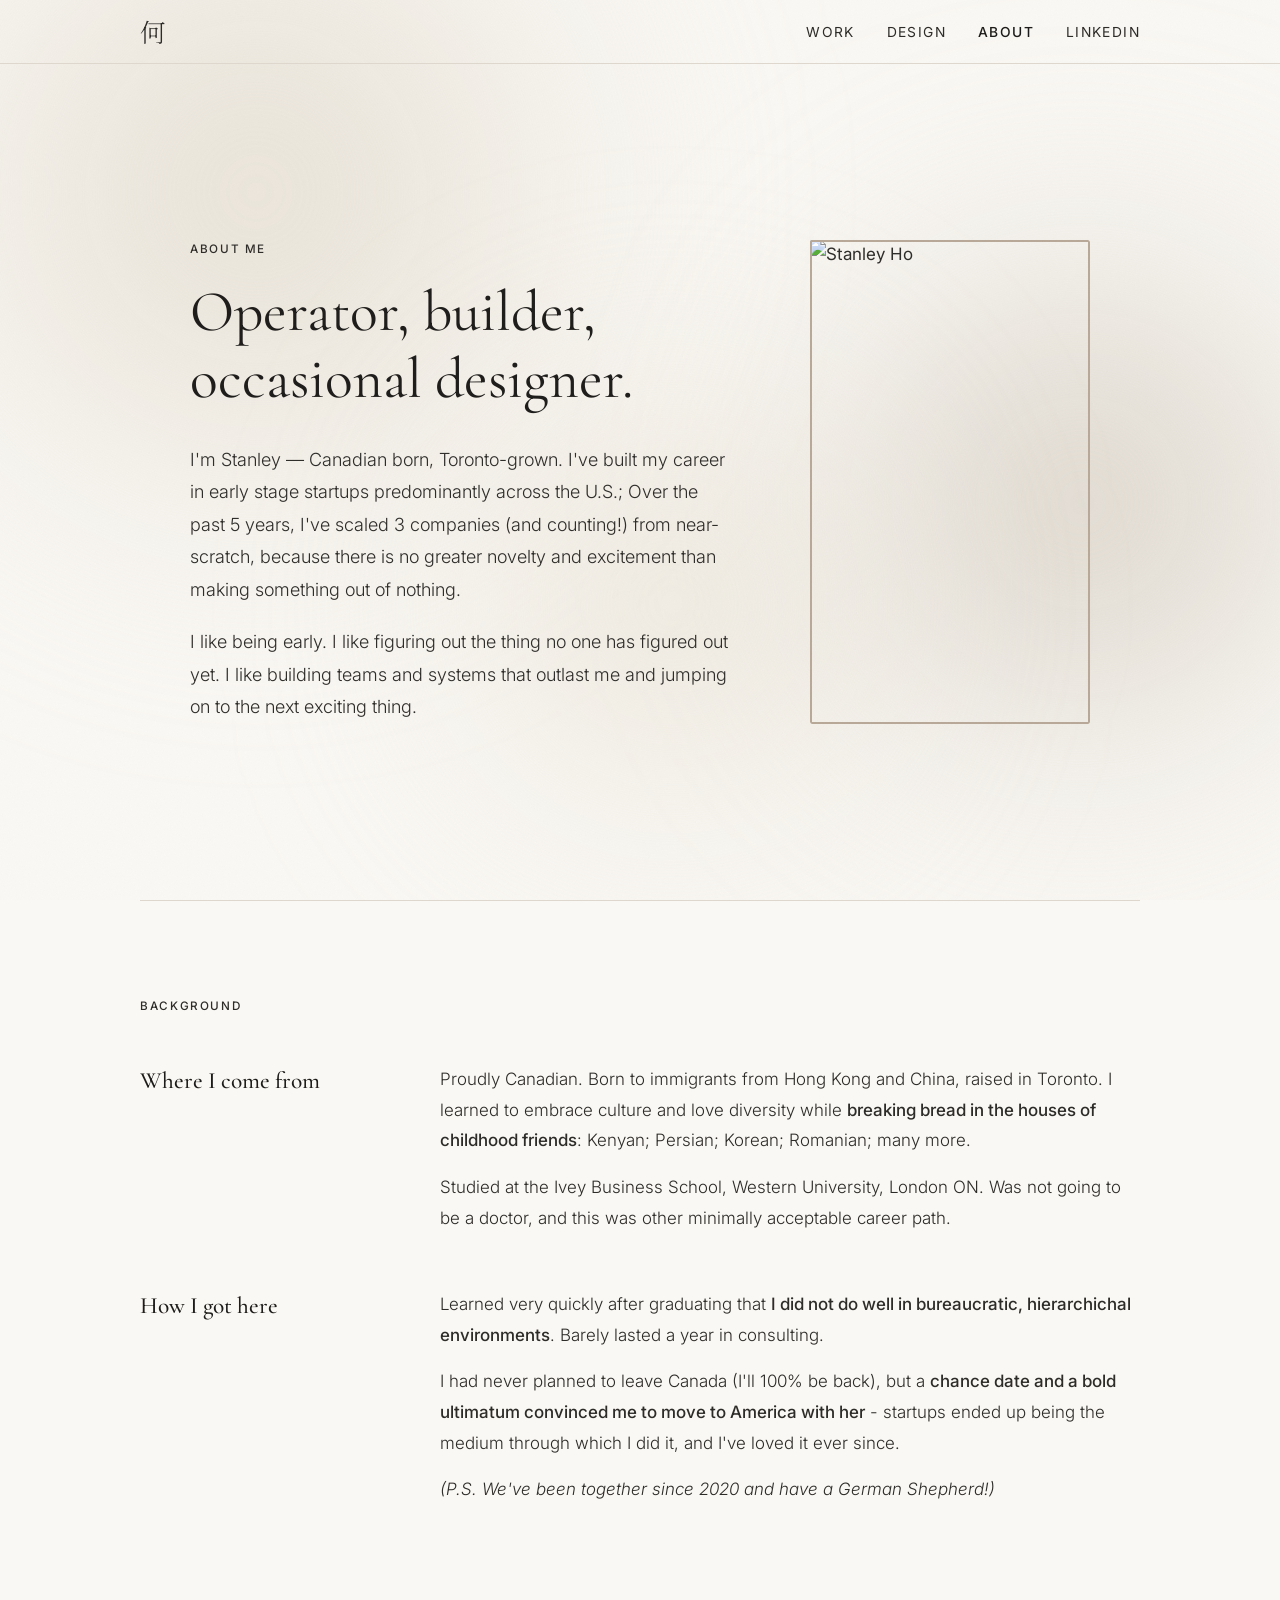
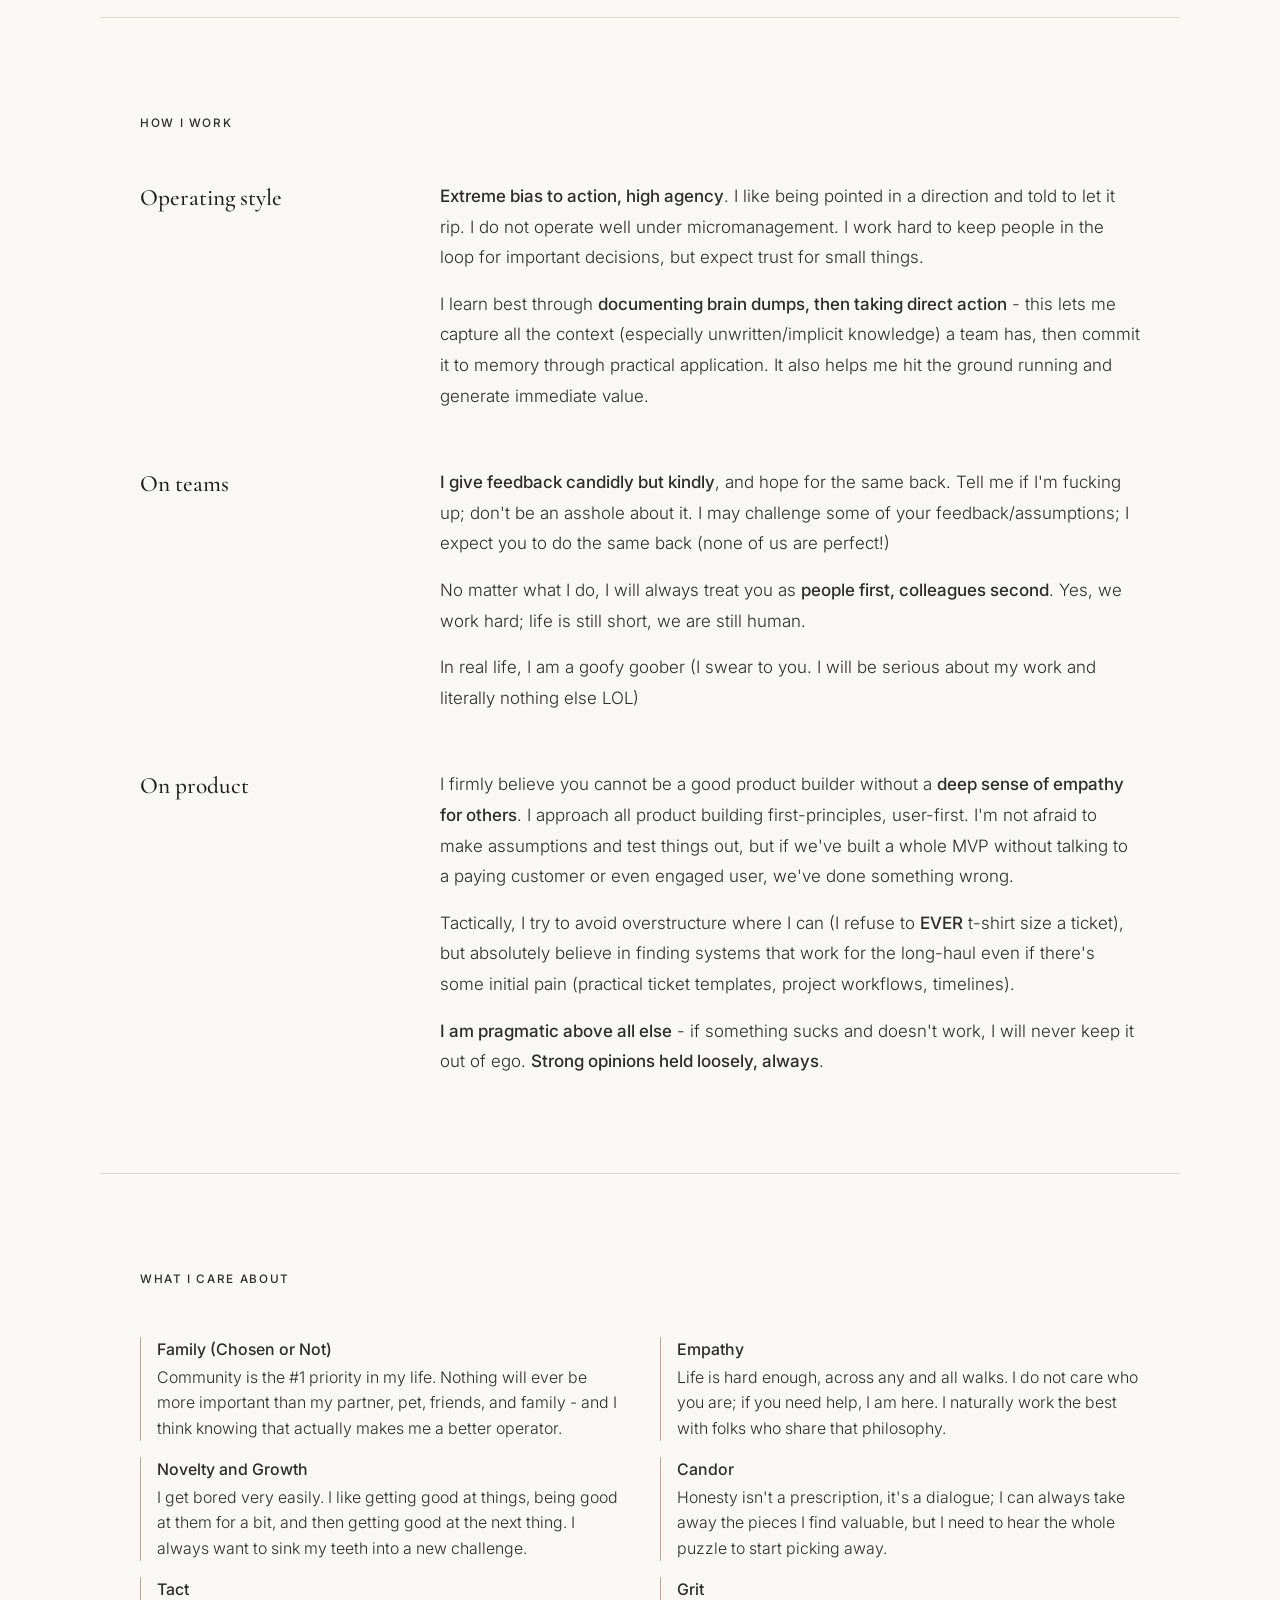
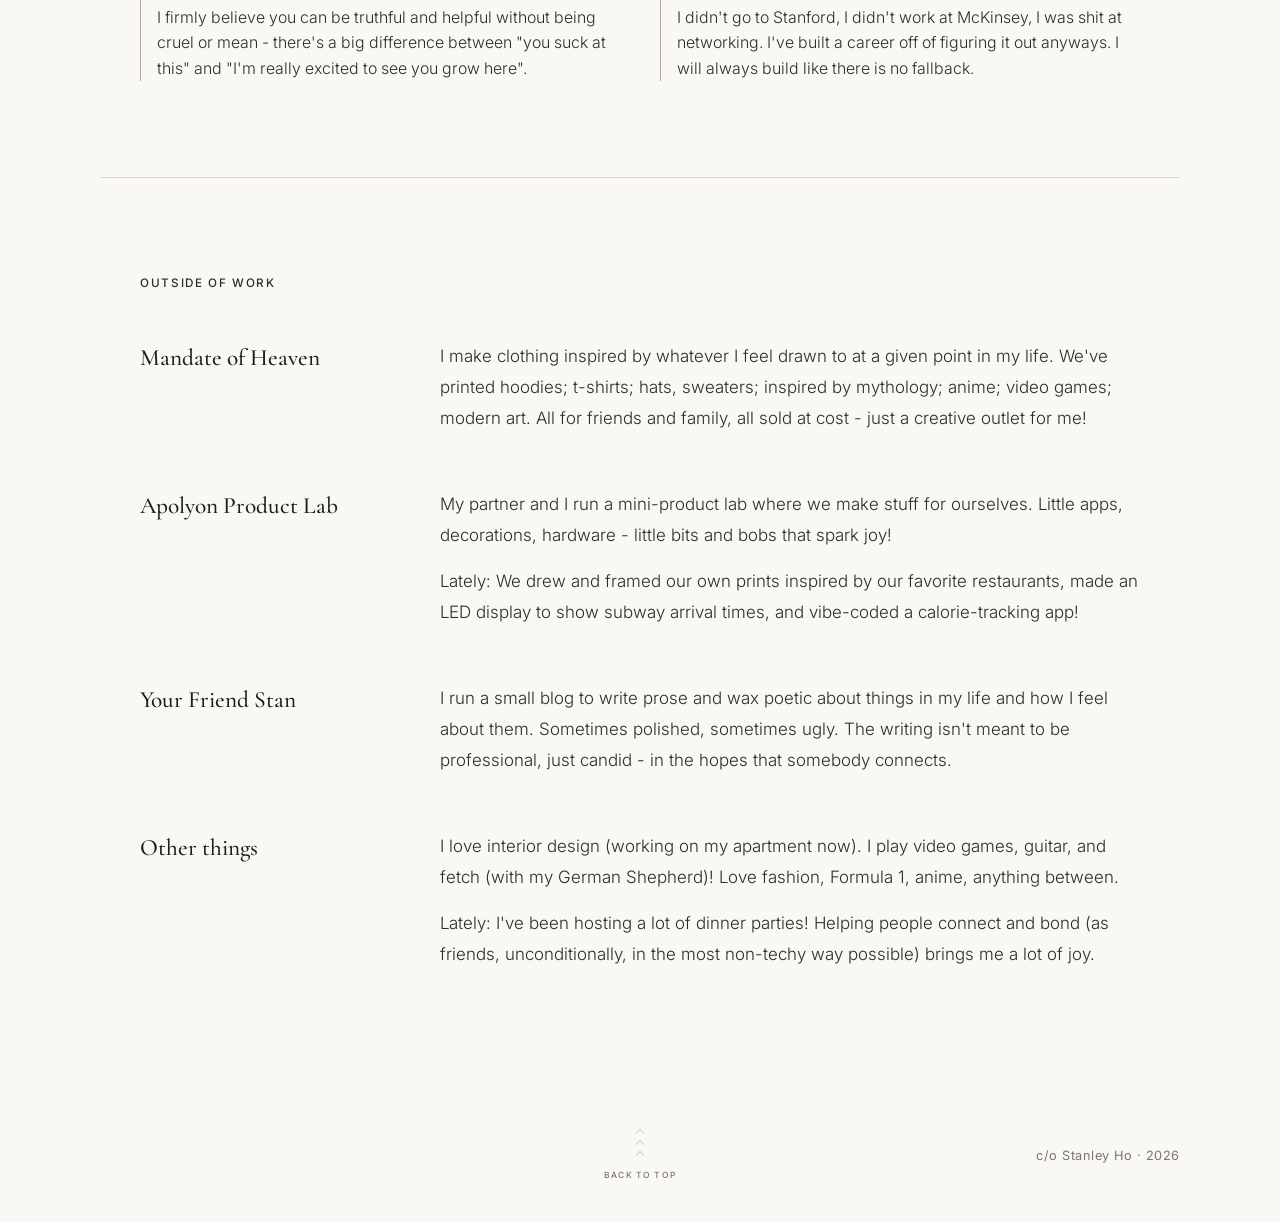
==== about.html @ 15a03398 "About Page Added an About page!" ====
<!DOCTYPE html>
<html lang="en">
<head>
  <!-- Google Analytics -->
  <script async src="https://www.googletagmanager.com/gtag/js?id=UA-158662780-1"></script>
  <script>
    window.dataLayer = window.dataLayer || [];
    function gtag(){dataLayer.push(arguments);}
    gtag('js', new Date());
    gtag('config', 'UA-158662780-1');
  </script>

  <meta charset="utf-8">
  <title>About — Stanley Ho</title>
  <meta name="viewport" content="width=device-width, initial-scale=1">
  <meta name="description" content="About Stanley Ho — Early Stage Startup & Product Operator">
  <link rel="icon" href="assets/img/logo/favicon-1.png">

  <!-- Open Graph -->
  <meta property="og:title" content="About — Stanley Ho">
  <meta property="og:description" content="Early Stage Startup & Product Operator">
  <meta property="og:image" content="https://stanleyho.me/assets/img/og-image.png">
  <meta property="og:url" content="https://stanleyho.me/about.html">
  <meta property="og:type" content="website">
  <meta name="twitter:card" content="summary_large_image">
  <meta name="twitter:image" content="https://stanleyho.me/assets/img/og-image.png">

  <!-- Fonts -->
  <link rel="preconnect" href="https://fonts.googleapis.com">
  <link rel="preconnect" href="https://fonts.gstatic.com" crossorigin>
  <link href="https://fonts.googleapis.com/css2?family=Cormorant+Garamond:wght@300;400;500;600&family=Inter:wght@300;400;500&family=Noto+Serif+SC:wght@300&display=swap" rel="stylesheet">

  <!-- Icons -->
  <link rel="stylesheet" href="assets/css/themify-icons.css">

  <!-- Main styles -->
  <link rel="stylesheet" href="assets/css/style.css">

  <style>
    /* ── About page layout ── */
    .about-hero {
      min-height: 100vh;
      display: flex;
      align-items: center;
      padding-top: var(--nav-h);
    }

    .about-hero .section-inner {
      max-width: var(--max-w);
      margin: 0 auto;
      padding: 80px 40px 80px;
      display: grid;
      grid-template-columns: 1fr 280px;
      column-gap: 80px;
      align-items: stretch;
    }

    .about-intro-eyebrow {
      font-family: var(--font-sans);
      font-size: 0.6875rem;
      font-weight: 500;
      letter-spacing: 0.14em;
      text-transform: uppercase;
      color: var(--text);
      margin-bottom: 20px;
    }

    .about-intro-heading {
      font-family: var(--font-serif);
      font-size: clamp(2.4rem, 4.5vw, 3.5rem);
      font-weight: 400;
      line-height: 1.15;
      color: var(--dark);
      margin-bottom: 32px;
    }

    .about-intro-body {
      font-family: var(--font-sans);
      font-size: 1.0625rem;
      font-weight: 300;
      line-height: 1.8;
      color: var(--text);
      max-width: 540px;
    }

    .about-intro-body p + p {
      margin-top: 20px;
    }

    .about-photo {
      position: relative;
      border-radius: 2px;
      overflow: hidden;
    }

    .about-photo img {
      width: 100%;
      height: 100%;
      object-fit: cover;
      object-position: center top;
      display: block;
    }

    .about-photo::after {
      content: '';
      position: absolute;
      inset: 0;
      border: 2px solid var(--accent);
      border-radius: 2px;
      z-index: 1;
      pointer-events: none;
    }

    /* ── Content sections ── */
    .about-section {
      padding: 96px 40px;
      max-width: var(--max-w);
      margin: 0 auto;
    }

    .about-section + .about-section {
      border-top: 1px solid var(--border);
    }

    .about-section-label {
      font-family: var(--font-sans);
      font-size: 0.6875rem;
      font-weight: 500;
      letter-spacing: 0.14em;
      text-transform: uppercase;
      color: var(--text);
      margin-bottom: 48px;
    }

    .about-grid {
      display: grid;
      grid-template-columns: 220px 1fr;
      column-gap: 80px;
      row-gap: 56px;
    }

    .about-block-title {
      font-family: var(--font-serif);
      font-size: 1.375rem;
      font-weight: 500;
      color: var(--dark);
      line-height: 1.3;
      padding-top: 2px;
    }

    .about-block-body {
      font-family: var(--font-sans);
      font-size: 1rem;
      font-weight: 300;
      line-height: 1.8;
      color: var(--text);
    }

    .about-block-body p + p {
      margin-top: 16px;
    }

    .about-block-body strong {
      font-weight: 500;
      color: var(--text);
    }

    /* ── Values list ── */
    .values-list {
      list-style: none;
      display: grid;
      grid-template-columns: repeat(2, 1fr);
      gap: 16px 40px;
    }

    .values-list li {
      font-family: var(--font-sans);
      font-size: 0.9375rem;
      font-weight: 300;
      color: var(--text);
      line-height: 1.6;
      padding-left: 16px;
      border-left: 1px solid var(--accent);
    }

    .values-list li strong {
      display: block;
      font-weight: 500;
      color: var(--text);
      margin-bottom: 2px;
    }

    /* ── Mobile ── */
    @media (max-width: 768px) {
      .about-hero .section-inner {
        grid-template-columns: 1fr;
        row-gap: 48px;
        padding: 60px 24px 60px;
      }

      .about-photo {
        max-width: 240px;
        aspect-ratio: 1/1;
      }

      .about-grid {
        grid-template-columns: 1fr;
        row-gap: 40px;
      }

      .about-section {
        padding: 64px 24px;
      }

      .values-list {
        grid-template-columns: 1fr;
      }
    }
  </style>
</head>

<body>

  <!-- Ambient background -->
  <div class="bg-canvas" aria-hidden="true">
    <div class="bg-blob"></div>
    <div class="bg-blob"></div>
    <div class="bg-blob"></div>
  </div>

  <!-- Nav -->
  <nav id="main-nav">
    <div class="nav-inner">
      <a href="index.html" class="nav-logo">何</a>
      <button class="nav-toggle" id="navToggle" aria-label="Toggle menu">
        <span></span><span></span><span></span>
      </button>
      <ul class="nav-links" id="navLinks">
        <li><a href="index.html#operator">Work</a></li>
        <li><a href="index.html#design">Design</a></li>
        <li><a href="about.html" class="nav-active">About</a></li>
        <li><a href="https://www.linkedin.com/in/stanleyyenho/" target="_blank" rel="noopener">LinkedIn</a></li>
      </ul>
    </div>
  </nav>

  <!-- ── Hero intro ── -->
  <section class="about-hero">
    <div class="section-inner">
      <div>
        <p class="about-intro-eyebrow">About me</p>
        <h1 class="about-intro-heading">Operator, builder,<br>occasional designer.</h1>
        <div class="about-intro-body">
          <p>I'm Stanley — Canadian born, Toronto-grown. I've built my career in early stage startups predominantly across the U.S.; Over the past 5 years, I've scaled 3 companies (and counting!) from near-scratch, because there is no greater novelty and excitement than making something out of nothing.</p>
          <p>I like being early. I like figuring out the thing no one has figured out yet. I like building teams and systems that outlast me and jumping on to the next exciting thing.</p>
        </div>
      </div>
      <div class="about-photo">
        <img src="assets/img/about/about.jpg" alt="Stanley Ho">
      </div>
    </div>
  </section>

  <div style="max-width:var(--max-w);margin:0 auto;padding:0 40px;">
    <div style="border-top:1px solid var(--border);"></div>
  </div>

  <!-- ── Background ── -->
  <div class="about-section">
    <p class="about-section-label">Background</p>
    <div class="about-grid">

      <div class="about-block-title">Where I come from</div>
      <div class="about-block-body">
        <p>Proudly Canadian. Born to immigrants from Hong Kong and China, raised in Toronto. I learned to embrace culture and love diversity while <strong>breaking bread in the houses of childhood friends</strong>: Kenyan; Persian; Korean; Romanian; many more.</p>
        <p>Studied at the Ivey Business School, Western University, London ON. Was not going to be a doctor, and this was other minimally acceptable career path.</p>
      </div>

      <div class="about-block-title">How I got here</div>
      <div class="about-block-body">
        <p>Learned very quickly after graduating that <strong>I did not do well in bureaucratic, hierarchichal environments</strong>. Barely lasted a year in consulting. 
          <p> I had never planned to leave Canada (I'll 100% be back), but a <strong>chance date and a bold ultimatum convinced me to move to America with her</strong> - startups ended up being the medium through which I did it, and I've loved it ever since.</p>
          <p> <i>(P.S. We've been together since 2020 and have a German Shepherd!)</i></p>
        </p>
      </div>

    </div>
  </div>

  <!-- ── How I work ── -->
  <div class="about-section">
    <p class="about-section-label">How I work</p>
    <div class="about-grid">

      <div class="about-block-title">Operating style</div>
      <div class="about-block-body">
        <p><strong>Extreme bias to action, high agency</strong>. I like being pointed in a direction and told to let it rip. I do not operate well under micromanagement. I work hard to keep people in the loop for important decisions, but expect trust for small things.</p>
        <p>I learn best through <strong>documenting brain dumps, then taking direct action</strong> - this lets me capture all the context (especially unwritten/implicit knowledge) a team has, then commit it to memory through practical application. It also helps me hit the ground running and generate immediate value.</p>
      </div>

      <div class="about-block-title">On teams</div>
      <div class="about-block-body">
        <p><strong>I give feedback candidly but kindly</strong>, and hope for the same back. Tell me if I'm fucking up; don't be an asshole about it. I may challenge some of your feedback/assumptions; I expect you to do the same back (none of us are perfect!)
        <p>No matter what I do, I will always treat you as <strong>people first, colleagues second</strong>. Yes, we work hard; life is still short, we are still human.</p>
        <p>In real life, I am a goofy goober (I swear to you. I will be serious about my work and literally nothing else LOL)</p>
      </div>

      <div class="about-block-title">On product</div>
      <div class="about-block-body">
        <p>I firmly believe you cannot be a good product builder without a <strong>deep sense of empathy for others</strong>. I approach all product building first-principles, user-first. I'm not afraid to make assumptions and test things out, but if we've built a whole MVP without talking to a paying customer or even engaged user, we've done something wrong.</p>
        <p>Tactically,  I try to avoid overstructure where I can (I refuse to <strong>EVER</strong> t-shirt size a ticket), but absolutely believe in finding systems that work for the long-haul even if there's some initial pain (practical ticket templates, project workflows, timelines).</p>
        <p><strong>I am pragmatic above all else</strong> - if something sucks and doesn't work, I will never keep it out of ego. <strong>Strong opinions held loosely, always</strong>.</p>
      </div>

    </div>
  </div>

  <!-- ── Values ── -->
  <div class="about-section">
    <p class="about-section-label">What I care about</p>
    <ul class="values-list">
      <li>
        <strong>Family (Chosen or Not)</strong>
        Community is the #1 priority in my life. Nothing will ever be more important than my partner, pet, friends, and family - and I think knowing that actually makes me a better operator.
      </li>
      <li>
        <strong>Empathy</strong>
        Life is hard enough, across any and all walks. I do not care who you are; if you need help, I am here. I naturally work the best with folks who share that philosophy. 
      </li>
      <li>
        <strong>Novelty and Growth</strong>
        I get bored very easily. I like getting good at things, being good at them for a bit, and then getting good at the next thing. I always want to sink my teeth into a new challenge.
      </li>
      <li>
        <strong>Candor</strong>
        Honesty isn't a prescription, it's a dialogue; I can always take away the pieces I find valuable, but I need to hear the whole puzzle to start picking away.
      </li>
      <li>
        <strong>Tact</strong>
         I firmly believe you can be truthful and helpful without being cruel or mean - there's a big difference between "you suck at this" and "I'm really excited to see you grow here".
      </li>
      <li>
        <strong>Grit</strong>
        I didn't go to Stanford, I didn't work at McKinsey, I was shit at networking. I've built a career off of figuring it out anyways. I will always build like there is no fallback.
      </li>
    </ul>
  </div>

  <!-- ── Outside work ── -->
  <div class="about-section" style="padding-bottom:120px;">
    <p class="about-section-label">Outside of work</p>
    <div class="about-grid">

      <div class="about-block-title">Mandate of Heaven</div>
      <div class="about-block-body">
        <p>I make clothing inspired by whatever I feel drawn to at a given point in my life. We've printed hoodies; t-shirts; hats, sweaters; inspired by mythology; anime; video games; modern art. All for friends and family, all sold at cost - just a creative outlet for me!</p>
      </div>
        <div class="about-block-title">Apolyon Product Lab</div>
      <div class="about-block-body">
        <p>My partner and I run a mini-product lab where we make stuff for ourselves. Little apps, decorations, hardware - little bits and bobs that spark joy!</p>
        <p>Lately: We drew and framed our own prints inspired by our favorite restaurants, made an LED display to show subway arrival times, and vibe-coded a calorie-tracking app! </p>
      </div>
       <div class="about-block-title">Your Friend Stan</div>
      <div class="about-block-body">
        <p>I run a small blog to write prose and wax poetic about things in my life and how I feel about them. Sometimes polished, sometimes ugly. The writing isn't meant to be professional, just candid - in the hopes that somebody connects.</p>
      </div>
  <div class="about-block-title">Other things</div>
      <div class="about-block-body">
        <p>I love interior design (working on my apartment now). I play video games, guitar, and fetch (with my German Shepherd)! Love fashion, Formula 1, anime, anything between.
        </p>
        <p> Lately: I've been hosting a lot of dinner parties! Helping people connect and bond (as friends, unconditionally, in the most non-techy way possible) brings me a lot of joy.</p>
      </div>


    </div>
  </div>

  <footer>
    <div class="footer-inner">
      <div class="footer-links">
        <a href="https://www.linkedin.com/in/stanleyyenho/" target="_blank" rel="noopener" aria-label="LinkedIn"><span class="ti-linkedin"></span></a>
        <a href="mailto:stanley_ho@outlook.com" aria-label="Email"><span class="ti-email"></span></a>
      </div>
      <a href="#" class="back-to-top scroll-hint-link" aria-label="Return to top">
        <div class="scroll-chevrons back-to-top-chevrons">
          <span class="chevron chevron-up"></span>
          <span class="chevron chevron-up"></span>
          <span class="chevron chevron-up"></span>
        </div>
        <span class="scroll-label">Back to top</span>
      </a>
      <p class="footer-copy">c/o Stanley Ho &middot; 2026</p>
    </div>
  </footer>

  <script>
    // Nav toggle
    document.getElementById('navToggle').addEventListener('click', function () {
      document.getElementById('navLinks').classList.toggle('open');
    });

    // Scroll entrance animations
    var animEls = document.querySelectorAll('.anim');
    if ('IntersectionObserver' in window) {
      var observer = new IntersectionObserver(function (entries) {
        entries.forEach(function (e) {
          if (e.isIntersecting) { e.target.classList.add('is-visible'); observer.unobserve(e.target); }
        });
      }, { threshold: 0.08 });
      animEls.forEach(function (el) { observer.observe(el); });
    } else {
      animEls.forEach(function (el) { el.classList.add('is-visible'); });
    }

    // Navbar scroll state
    (function () {
      var nav = document.getElementById('main-nav');
      function updateNav() {
        if (window.pageYOffset > 40) {
          nav.classList.add('scrolled');
        } else {
          nav.classList.remove('scrolled');
        }
      }
      window.addEventListener('scroll', updateNav, { passive: true });
      updateNav();
    }());

    // Page fade transition
    document.body.classList.add('page-visible');
    document.querySelectorAll('a[href]').forEach(function (link) {
      var href = link.getAttribute('href');
      if (!href || href.startsWith('#') || href.startsWith('http') || href.startsWith('mailto')) return;
      link.addEventListener('click', function (e) {
        e.preventDefault();
        document.body.classList.remove('page-visible');
        setTimeout(function () { window.location.href = href; }, 260);
      });
    });

  </script>

</body>
</html>
---- assets/css/style.css ----
/* ============================================================
   STANLEY HO — style.css
   Japandi-inspired minimal portfolio
   ============================================================ */

/* Page fade transition */
body {
  opacity: 0;
  transition: opacity 0.25s ease;
}
body.page-visible {
  opacity: 1;
}

/* 1. CSS Custom Properties */
:root {
  --bg:         #FAF8F4;   /* warm off-white, washi paper */
  --bg-alt:     #F2EDE6;   /* slightly deeper warm */
  --dark:       #1E1C1A;   /* near-black, warm */
  --text:       #2E2C29;   /* body text, warm charcoal */
  --muted:      #7A7570;   /* stone gray */
  --accent:     #B8A898;   /* warm sand */
  --border:     #DDD7CD;   /* light warm divider */
  --white:      #FDFCFA;   /* warm white */

  --font-serif: 'Cormorant Garamond', Georgia, serif;
  --font-sans:  'Inter', -apple-system, BlinkMacSystemFont, 'Segoe UI', sans-serif;

  --max-w:      1080px;
  --nav-h:      64px;
  --ease:       0.3s ease;
}


/* ============================================================
   2. Reset & Base
   ============================================================ */
*, *::before, *::after {
  box-sizing: border-box;
  margin: 0;
  padding: 0;
}

html {
  font-size: 17px;
  scroll-behavior: smooth;
}

body {
  font-family: var(--font-sans);
  font-weight: 400;
  line-height: 1.65;
  color: var(--text);
  background: var(--bg);
  -webkit-font-smoothing: antialiased;
  -moz-osx-font-smoothing: grayscale;
}

/* ============================================================
   Ambient background — blobs + grain
   ============================================================ */
.bg-canvas {
  position: fixed;
  inset: 0;
  z-index: -1;
  pointer-events: none;
  overflow: hidden;
}

.bg-blob {
  position: absolute;
  border-radius: 50%;
  filter: blur(110px);
  will-change: transform;
}

.bg-blob:nth-child(1) {
  width: 70vw; height: 70vw;
  top: -20vw; left: -15vw;
  background: radial-gradient(circle at center, #E4DDD0 0%, transparent 65%);
  animation: bgBlob1 40s ease-in-out infinite;
}
.bg-blob:nth-child(2) {
  width: 55vw; height: 55vw;
  bottom: 5%; right: -12vw;
  background: radial-gradient(circle at center, #D4CCC0 0%, transparent 65%);
  animation: bgBlob2 55s ease-in-out infinite;
}
.bg-blob:nth-child(3) {
  width: 45vw; height: 45vw;
  top: 35%; left: 30%;
  background: radial-gradient(circle at center, #E8E2D5 0%, transparent 65%);
  animation: bgBlob3 45s ease-in-out infinite;
}

@keyframes bgBlob1 {
  0%, 100% { transform: translate(0, 0)    scale(1);    }
  30%       { transform: translate(5vw, 7vw)  scale(1.06); }
  65%       { transform: translate(2vw, 11vw) scale(0.95); }
}
@keyframes bgBlob2 {
  0%, 100% { transform: translate(0, 0)     scale(1);    }
  35%       { transform: translate(-7vw, -5vw) scale(1.08); }
  70%       { transform: translate(4vw,  6vw)  scale(0.93); }
}
@keyframes bgBlob3 {
  0%, 100% { transform: translate(0, 0)    scale(1);    }
  45%       { transform: translate(8vw, -4vw) scale(1.05); }
  75%       { transform: translate(-5vw, 3vw) scale(0.97); }
}

/* Grain overlay — washi paper texture */
body::after {
  content: '';
  position: fixed;
  inset: 0;
  z-index: 1;
  pointer-events: none;
  background-image: url("data:image/svg+xml,%3Csvg xmlns='http://www.w3.org/2000/svg' width='200' height='200'%3E%3Cfilter id='g'%3E%3CfeTurbulence type='fractalNoise' baseFrequency='0.85' numOctaves='4' stitchTiles='stitch'/%3E%3CfeColorMatrix type='saturate' values='0'/%3E%3C/filter%3E%3Crect width='200' height='200' filter='url(%23g)'/%3E%3C/svg%3E");
  opacity: 0.028;
}

a {
  color: inherit;
  text-decoration: none;
}

img {
  max-width: 100%;
  display: block;
}

ul {
  list-style: none;
}


/* ============================================================
   3. Navigation
   ============================================================ */
#main-nav {
  position: fixed;
  top: 0; left: 0; right: 0;
  z-index: 200;
  height: var(--nav-h);
  background: transparent;
  border-bottom: 1px solid var(--border);
  transition: background 0.15s ease, border-color 0.15s ease;
}

#main-nav.scrolled {
  background:
    radial-gradient(ellipse 55% 180% at 12% 60%, #EAE2D8 0%, transparent 70%),
    radial-gradient(ellipse 40% 160% at 58% 20%, #E4DAD0 0%, transparent 65%),
    radial-gradient(ellipse 35% 140% at 88% 80%, #E2D9CE 0%, transparent 60%),
    #DDD4C8;
  border-bottom: 1px solid #CFC5B8;
}

.nav-inner {
  max-width: var(--max-w);
  margin: 0 auto;
  padding: 0 40px;
  height: 100%;
  display: flex;
  align-items: center;
  justify-content: space-between;
}

.nav-logo {
  font-family: 'Noto Serif SC', var(--font-serif);
  font-size: 1.5rem;
  font-weight: 300;
  color: var(--text);
  transition: opacity var(--ease);
}
.nav-logo:hover { opacity: 0.7; }

.nav-links {
  display: flex;
  align-items: center;
  gap: 32px;
}

.nav-links li a {
  font-size: 0.8125rem;
  font-weight: 400;
  letter-spacing: 0.1em;
  text-transform: uppercase;
  color: var(--text);
  transition: color var(--ease);
}
.nav-links li a:hover { color: var(--dark); }
.nav-links li a.nav-active { color: var(--dark); font-weight: 500; }
#main-nav.scrolled .nav-links li a.nav-active { color: var(--white); font-weight: 500; }

/* Hamburger */
.nav-toggle {
  display: none;
  flex-direction: column;
  justify-content: center;
  gap: 5px;
  width: 32px;
  height: 32px;
  background: none;
  border: none;
  cursor: pointer;
  padding: 4px;
}
.nav-toggle span {
  display: block;
  width: 20px;
  height: 1px;
  background: var(--dark);
  transition: var(--ease);
}


/* ============================================================
   4. Section layout utility
   ============================================================ */
.section-inner {
  max-width: var(--max-w);
  margin: 0 auto;
  padding: 96px 40px;
}

.section-header {
  margin-bottom: 56px;
}

.section-label {
  display: block;
  font-size: 0.75rem;
  font-weight: 500;
  letter-spacing: 0.18em;
  text-transform: uppercase;
  color: var(--muted);
  margin-bottom: 14px;
}

.section-title {
  font-family: var(--font-serif);
  font-size: clamp(2rem, 4vw, 3.375rem);
  font-weight: 600;
  color: var(--dark);
  line-height: 1.15;
  letter-spacing: -0.01em;
}

.section-desc {
  margin-top: 18px;
  font-size: 1rem;
  color: var(--muted);
  max-width: 500px;
  line-height: 1.75;
}


/* ============================================================
   5. Hero
   ============================================================ */
#hero {
  position: relative;
  min-height: 100vh;
  display: flex;
  align-items: center;
  border-bottom: 1px solid var(--border);
}

.hero-inner {
  padding-top: calc(var(--nav-h) + 64px);
  padding-bottom: 80px;
  display: grid;
  grid-template-columns: 1fr 300px;
  grid-template-rows: auto auto auto auto;
  column-gap: 96px;
  align-items: start;
}

/* Grid placement */
.hero-eyebrow { grid-column: 1; grid-row: 1; }
.hero-name    { grid-column: 1; grid-row: 2; }
.hero-bio     { grid-column: 1; grid-row: 3; }
.hero-links   { grid-column: 1; grid-row: 4; }

.hero-photo {
  position: relative;
  grid-column: 2;
  grid-row: 1 / 5;    /* top aligns with eyebrow, bottom aligns with links */
  align-self: stretch;
  overflow: hidden;
}

.hero-photo::after {
  content: '';
  position: absolute;
  inset: 0;
  border: 1px solid var(--accent);
  pointer-events: none;
  z-index: 1;
}
.hero-photo img {
  width: 100%;
  height: 100%;
  object-fit: cover;
  object-position: center top;
}

.hero-eyebrow {
  font-size: 0.75rem;
  font-weight: 500;
  letter-spacing: 0.18em;
  text-transform: uppercase;
  color: var(--muted);
  margin-bottom: 20px;
}

.hero-name {
  font-family: var(--font-serif);
  font-size: clamp(3.5rem, 9vw, 8.5rem);
  font-weight: 400;
  color: var(--dark);
  line-height: 1;
  letter-spacing: -0.02em;
  margin-bottom: 32px;
}

.hero-bio {
  font-size: 1.1875rem;
  font-weight: 300;
  color: var(--text);
  max-width: 440px;
  line-height: 1.8;
  margin-bottom: 36px;
}
.hero-bio strong {
  font-weight: 500;
  color: var(--dark);
}

.hero-bio a {
  color: var(--dark);
  border-bottom: 1px solid var(--border);
  transition: border-color var(--ease);
}
.hero-bio a:hover { border-color: var(--dark); }

.hero-links {
  display: flex;
  gap: 12px;
}

.icon-link {
  width: 40px;
  height: 40px;
  border: 1px solid var(--accent);
  border-radius: 50%;
  display: flex;
  align-items: center;
  justify-content: center;
  color: var(--muted);
  font-size: 0.9375rem;
  transition: border-color var(--ease), color var(--ease);
}
.icon-link:hover {
  border-color: var(--dark);
  color: var(--dark);
}


/* ============================================================
   6. Scroll entrance animations
   ============================================================ */
.anim {
  opacity: 0;
  transform: translateY(24px);
  transition: opacity 0.75s cubic-bezier(0.22, 1, 0.36, 1),
              transform 0.75s cubic-bezier(0.22, 1, 0.36, 1);
}
.anim.is-visible {
  opacity: 1;
  transform: none;
}


/* ============================================================
   7. Operator / PM Section
   ============================================================ */
#operator {
  position: relative;
  min-height: calc(100vh - var(--nav-h));
  display: flex;
  align-items: center;
  background: var(--bg-alt);
  border-bottom: 1px solid var(--border);
}

#operator .section-inner {
  width: 100%;
}

.work-grid {
  display: grid;
  grid-template-columns: repeat(3, 1fr);
  gap: 10px;
}

.work-card {
  background: #F8F5F0;
  padding: 40px 36px;
  display: flex;
  flex-direction: column;
  outline: 1px solid var(--accent);
}

.work-card-meta {
  margin-bottom: 16px;
}

.work-card-label {
  display: block;
  font-size: 0.6875rem;
  font-weight: 500;
  letter-spacing: 0.14em;
  text-transform: uppercase;
  color: var(--muted);
  margin-bottom: 8px;
}

.work-card-title-row {
  display: flex;
  align-items: center;
  gap: 12px;
}

.work-card-logo {
  height: 30px;
  width: 30px;
  object-fit: contain;
  object-position: left center;
  flex-shrink: 0;
  opacity: 0.85;
}

.work-card-company {
  font-family: var(--font-serif);
  font-size: 1.875rem;
  font-weight: 500;
  color: var(--dark);
  line-height: 1.2;
}

.work-card-desc {
  font-size: 0.875rem;
  color: var(--muted);
  line-height: 1.75;
  flex: 1;
  margin-bottom: 24px;
}

.work-card-link {
  font-size: 0.8125rem;
  font-weight: 400;
  letter-spacing: 0.04em;
  color: var(--dark);
  border-bottom: 1px solid var(--border);
  padding-bottom: 2px;
  align-self: flex-start;
  transition: border-color var(--ease);
}
.work-card-link:hover { border-color: var(--dark); }


/* ============================================================
   7. Design / Portfolio Section
   ============================================================ */
#design {
  position: relative;
  min-height: calc(100vh - var(--nav-h));
  border-bottom: 1px solid var(--border);
}

/* Filter buttons */
.filter-buttons {
  display: flex;
  flex-wrap: wrap;
  gap: 8px;
  margin-bottom: 40px;
}

.filter-btn {
  background: none;
  border: 1px solid var(--border);
  padding: 7px 16px;
  font-family: var(--font-sans);
  font-size: 0.6875rem;
  font-weight: 400;
  letter-spacing: 0.08em;
  text-transform: uppercase;
  color: var(--muted);
  cursor: pointer;
  transition: border-color var(--ease), color var(--ease);
  border-radius: 1px;
  line-height: 1;
}

.filter-btn span {
  display: inline-block;
  margin-left: 5px;
  opacity: 0.5;
}

.filter-btn:hover,
.filter-btn.active {
  border-color: var(--dark);
  color: var(--dark);
}

/* Portfolio grid — Isotope manages absolute positioning */
#portfolio-grid {
  position: relative;
}

.grid-sizer,
.port-item {
  width: 33.333%;
}

.port-item {
  padding: 6px;
}

.port-item-inner {
  position: relative;
  overflow: hidden;
  background: var(--bg-alt);
  outline: 1px solid var(--accent);
}

/* 1:1 aspect ratio via padding trick — compatible with Isotope */
.port-item-inner::before {
  content: '';
  display: block;
  padding-bottom: 100%;
}

.port-item-inner img {
  position: absolute;
  inset: 0;
  width: 100%;
  height: 100%;
  object-fit: cover;
  transition: transform 0.5s ease, filter 0.5s ease;
}

.port-overlay {
  position: absolute;
  inset: 0;
  display: flex;
  flex-direction: column;
  align-items: flex-start;
  justify-content: flex-end;
  padding: 20px;
  background: rgba(30, 28, 26, 0);
  transition: background 0.4s ease;
}

.port-action {
  position: absolute;
  top: 14px;
  right: 14px;
  width: 34px;
  height: 34px;
  background: var(--white);
  display: flex;
  align-items: center;
  justify-content: center;
  color: var(--dark);
  font-size: 0.8125rem;
  opacity: 0;
  transform: translateY(-4px);
  transition: opacity 0.3s ease, transform 0.3s ease;
  z-index: 2;
}

.port-info {
  opacity: 0;
  transform: translateY(6px);
  transition: opacity 0.3s ease, transform 0.3s ease;
  width: 100%;
}

.port-info h3 {
  font-family: var(--font-serif);
  font-size: 0.9375rem;
  font-weight: 400;
  color: var(--white);
  line-height: 1.3;
  margin-bottom: 4px;
}

.port-info p {
  font-size: 0.625rem;
  font-weight: 400;
  letter-spacing: 0.08em;
  text-transform: uppercase;
  color: rgba(253, 252, 250, 0.55);
}

/* Hover state */
.port-item-inner:hover img {
  transform: scale(1.04);
  filter: brightness(0.65);
}
.port-item-inner:hover .port-overlay {
  background: rgba(30, 28, 26, 0.52);
}
.port-item-inner:hover .port-action,
.port-item-inner:hover .port-info {
  opacity: 1;
  transform: translateY(0);
}


/* ============================================================
   8. Footer
   ============================================================ */
footer {
  padding: 40px;
}

.footer-inner {
  max-width: var(--max-w);
  margin: 0 auto;
  display: grid;
  grid-template-columns: 1fr auto 1fr;
  align-items: center;
}

.footer-links {
  display: flex;
  gap: 16px;
}

.footer-links a {
  color: var(--muted);
  font-size: 0.9375rem;
  transition: color var(--ease);
}
.footer-links a:hover { color: var(--dark); }

.footer-copy {
  font-size: 0.75rem;
  letter-spacing: 0.04em;
  color: var(--muted);
  text-align: right;
}

.back-to-top {
  justify-self: center;
}

.back-to-top-chevrons {
  flex-direction: column-reverse;
}

.chevron-up {
  transform: rotate(-135deg) !important;
  animation: chevronPulseUp 2.2s ease-in-out infinite !important;
}
.back-to-top-chevrons .chevron-up:nth-child(1) { animation-delay: 0.36s !important; }
.back-to-top-chevrons .chevron-up:nth-child(2) { animation-delay: 0.18s !important; }
.back-to-top-chevrons .chevron-up:nth-child(3) { animation-delay: 0s !important; }

.back-to-top-chevrons {
  gap: 3px;
}

.back-to-top-chevrons .chevron {
  width: 6px;
  height: 6px;
  border-width: 1px;
}

.back-to-top .scroll-label {
  font-size: 0.5rem;
  letter-spacing: 0.14em;
}

@keyframes chevronPulseUp {
  0%, 100% { opacity: 0.2; }
  50%       { opacity: 0.85; }
}


/* ============================================================
   9. Scroll hint
   ============================================================ */
.scroll-hint {
  position: absolute;
  bottom: 36px;
  left: 50%;
  transform: translateX(-50%);
  z-index: 10;
}

.scroll-hint-link {
  display: flex;
  flex-direction: column;
  align-items: center;
  gap: 10px;
  color: var(--muted);
  transition: color var(--ease);
  cursor: pointer;
  text-decoration: none;
}
.scroll-hint-link:hover { color: var(--dark); }

.scroll-chevrons {
  display: flex;
  flex-direction: column;
  align-items: center;
  gap: 5px;
}

.chevron {
  display: block;
  width: 11px;
  height: 11px;
  border-right: 1.5px solid currentColor;
  border-bottom: 1.5px solid currentColor;
  transform: rotate(45deg);
  animation: chevronPulse 2.2s ease-in-out infinite;
}
.chevron:nth-child(1) { animation-delay: 0s;    opacity: 0.3; }
.chevron:nth-child(2) { animation-delay: 0.18s; opacity: 0.3; }
.chevron:nth-child(3) { animation-delay: 0.36s; opacity: 0.3; }

@keyframes chevronPulse {
  0%, 100% { opacity: 0.2; }
  50%       { opacity: 0.85; }
}

.scroll-label {
  font-size: 0.625rem;
  font-weight: 500;
  letter-spacing: 0.18em;
  text-transform: uppercase;
}


/* ============================================================
   10. Lightbox overrides — Japandi palette
   ============================================================ */
.lightboxOverlay {
  background-color: var(--dark) !important;
  opacity: 0.95 !important;
}
.lightbox .lb-image {
  border: none !important;
  border-radius: 0 !important;
}
.lb-data .lb-details {
  font-family: var(--font-sans);
  font-size: 0.75rem;
  letter-spacing: 0.06em;
  color: var(--accent);
}
.lb-data .lb-caption {
  font-size: 0.75rem !important;
}


/* ============================================================
   11. Responsive
   ============================================================ */

/* Tablet */
@media (max-width: 960px) {
  .work-grid {
    grid-template-columns: 1fr;
  }

  .hero-inner {
    grid-template-columns: 1fr 220px;
    column-gap: 56px;
  }
}

/* Tablet portrait */
@media (max-width: 768px) {
  .grid-sizer,
  .port-item {
    width: 50%;
  }

  .hero-inner {
    grid-template-columns: 1fr;
    grid-template-rows: auto auto auto auto auto;
    text-align: center;
    justify-items: center;
    padding-top: calc(var(--nav-h) + 48px);
    padding-bottom: 140px;
  }

  .hero-eyebrow { grid-row: 2; }
  .hero-name    { grid-row: 3; }
  .hero-bio     { grid-row: 4; text-align: center; }
  .hero-links   { grid-row: 5; justify-content: center; }

  .hero-photo {
    grid-column: 1;
    grid-row: 1;
    width: 160px;
    height: 160px;
    align-self: start;
    margin-bottom: 32px;
  }
}

/* Mobile */
@media (max-width: 640px) {
  :root {
    --nav-h: 56px;
  }

  .section-inner {
    padding: 72px 24px;
  }

  .nav-inner {
    padding: 0 24px;
  }

  /* Slide-down mobile nav */
  .nav-links {
    display: none;
    position: absolute;
    top: var(--nav-h);
    left: 0;
    right: 0;
    background: var(--bg);
    border-bottom: 1px solid var(--border);
    flex-direction: column;
    align-items: flex-start;
    gap: 0;
    padding: 8px 0;
  }
  .nav-links.open {
    display: flex;
  }
  .nav-links li {
    width: 100%;
  }
  .nav-links li a {
    display: block;
    padding: 14px 24px;
  }

  .nav-toggle {
    display: flex;
  }

  .work-card {
    padding: 32px 24px;
  }

  #operator .section-inner {
    padding-bottom: 120px;
  }

  .filter-btn {
    padding: 7px 12px;
    font-size: 0.625rem;
  }

  .footer-inner {
    flex-direction: column;
    gap: 20px;
    text-align: center;
  }

  footer {
    padding: 40px 24px;
  }
}

/* Small mobile — single column portfolio */
@media (max-width: 420px) {
  .grid-sizer,
  .port-item {
    width: 100%;
  }
}
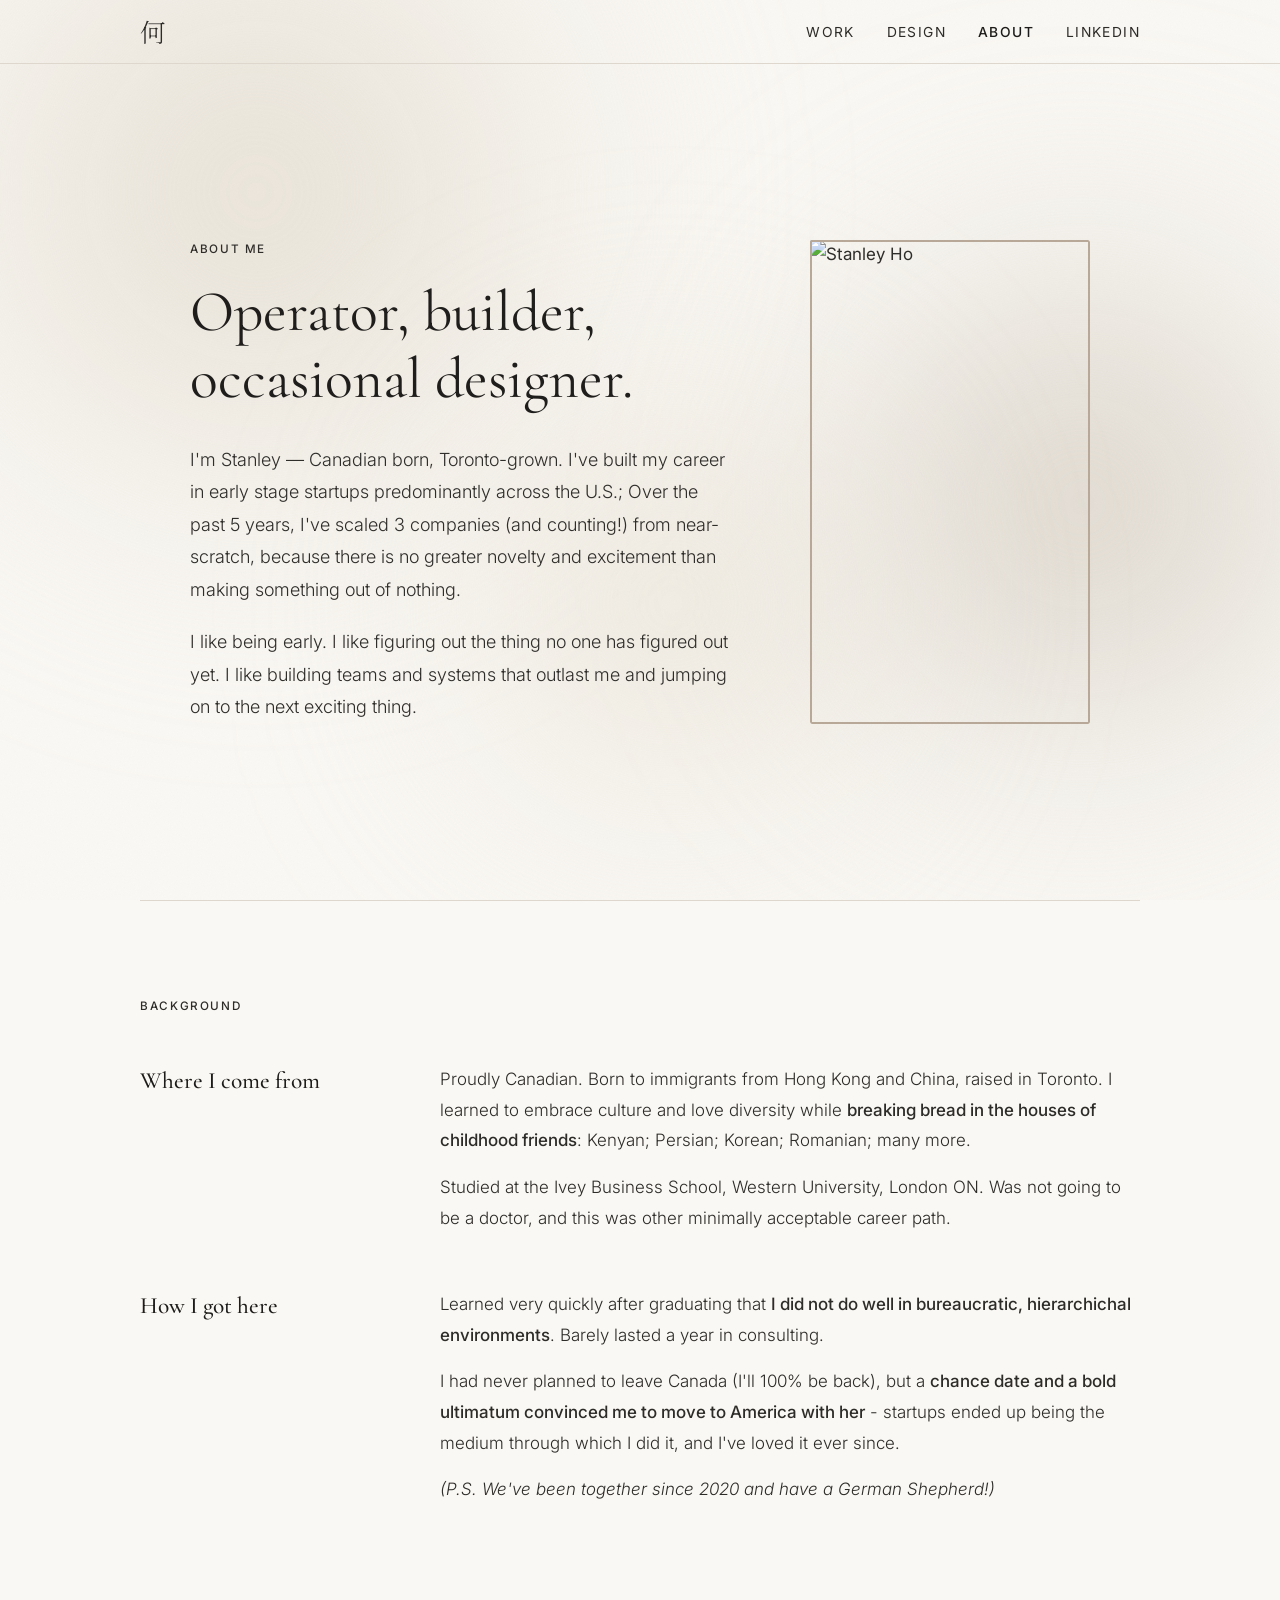
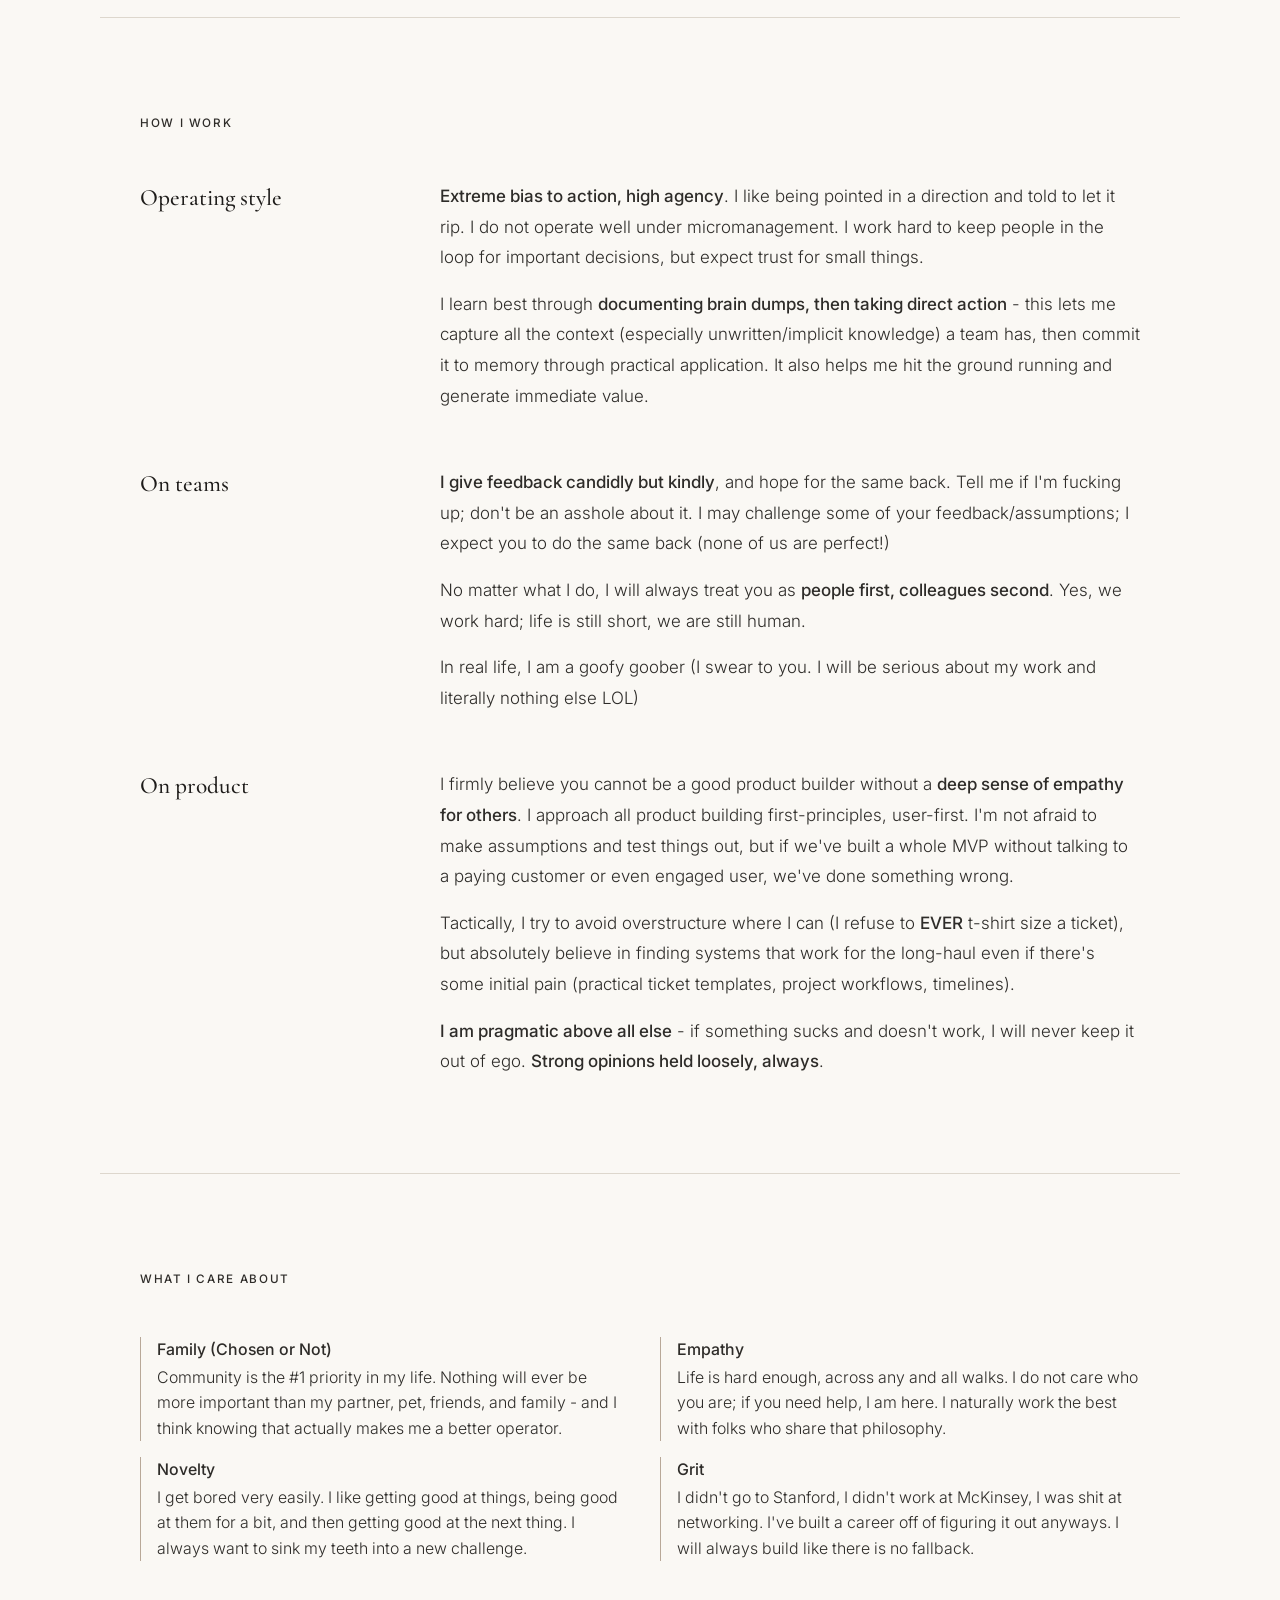
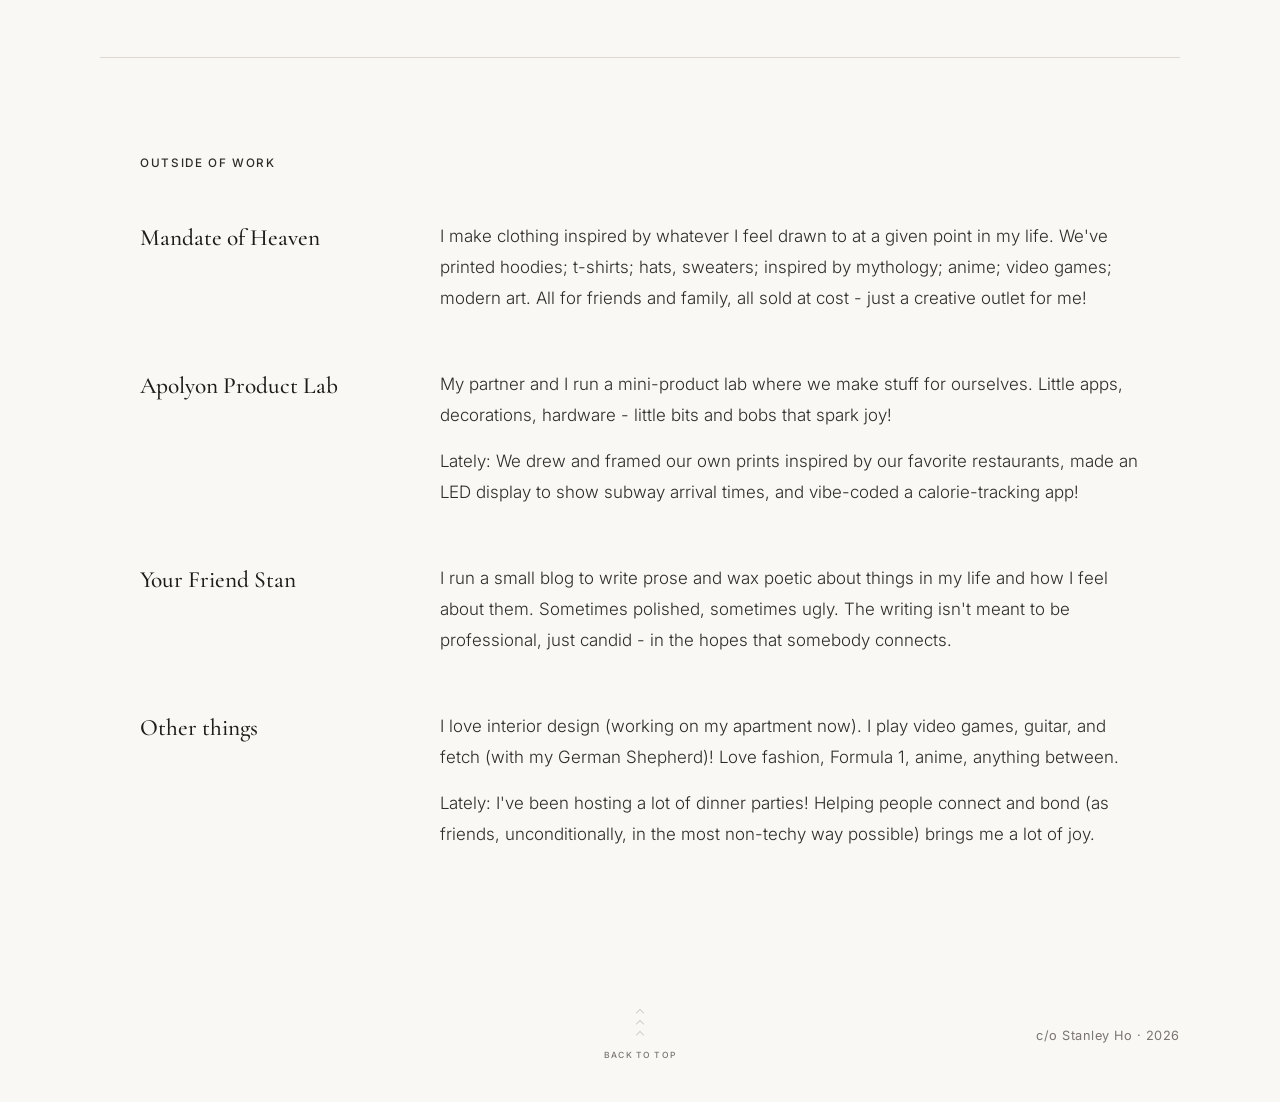
==== commit 2e41fd50: "About Updates More about section updates" ====
--- a/about.html
+++ b/about.html
@@ -328,16 +328,8 @@
         Life is hard enough, across any and all walks. I do not care who you are; if you need help, I am here. I naturally work the best with folks who share that philosophy. 
       </li>
       <li>
-        <strong>Novelty and Growth</strong>
+        <strong>Novelty</strong>
         I get bored very easily. I like getting good at things, being good at them for a bit, and then getting good at the next thing. I always want to sink my teeth into a new challenge.
-      </li>
-      <li>
-        <strong>Candor</strong>
-        Honesty isn't a prescription, it's a dialogue; I can always take away the pieces I find valuable, but I need to hear the whole puzzle to start picking away.
-      </li>
-      <li>
-        <strong>Tact</strong>
-         I firmly believe you can be truthful and helpful without being cruel or mean - there's a big difference between "you suck at this" and "I'm really excited to see you grow here".
       </li>
       <li>
         <strong>Grit</strong>
@@ -426,18 +418,6 @@
       updateNav();
     }());
 
-    // Page fade transition
-    document.body.classList.add('page-visible');
-    document.querySelectorAll('a[href]').forEach(function (link) {
-      var href = link.getAttribute('href');
-      if (!href || href.startsWith('#') || href.startsWith('http') || href.startsWith('mailto')) return;
-      link.addEventListener('click', function (e) {
-        e.preventDefault();
-        document.body.classList.remove('page-visible');
-        setTimeout(function () { window.location.href = href; }, 260);
-      });
-    });
-
   </script>
 
 </body>
--- a/assets/css/style.css
+++ b/assets/css/style.css
@@ -3,13 +3,9 @@
    Japandi-inspired minimal portfolio
    ============================================================ */
 
-/* Page fade transition */
-body {
-  opacity: 0;
-  transition: opacity 0.25s ease;
-}
-body.page-visible {
-  opacity: 1;
+/* Cross-page fade transition */
+@view-transition {
+  navigation: auto;
 }
 
 /* 1. CSS Custom Properties */
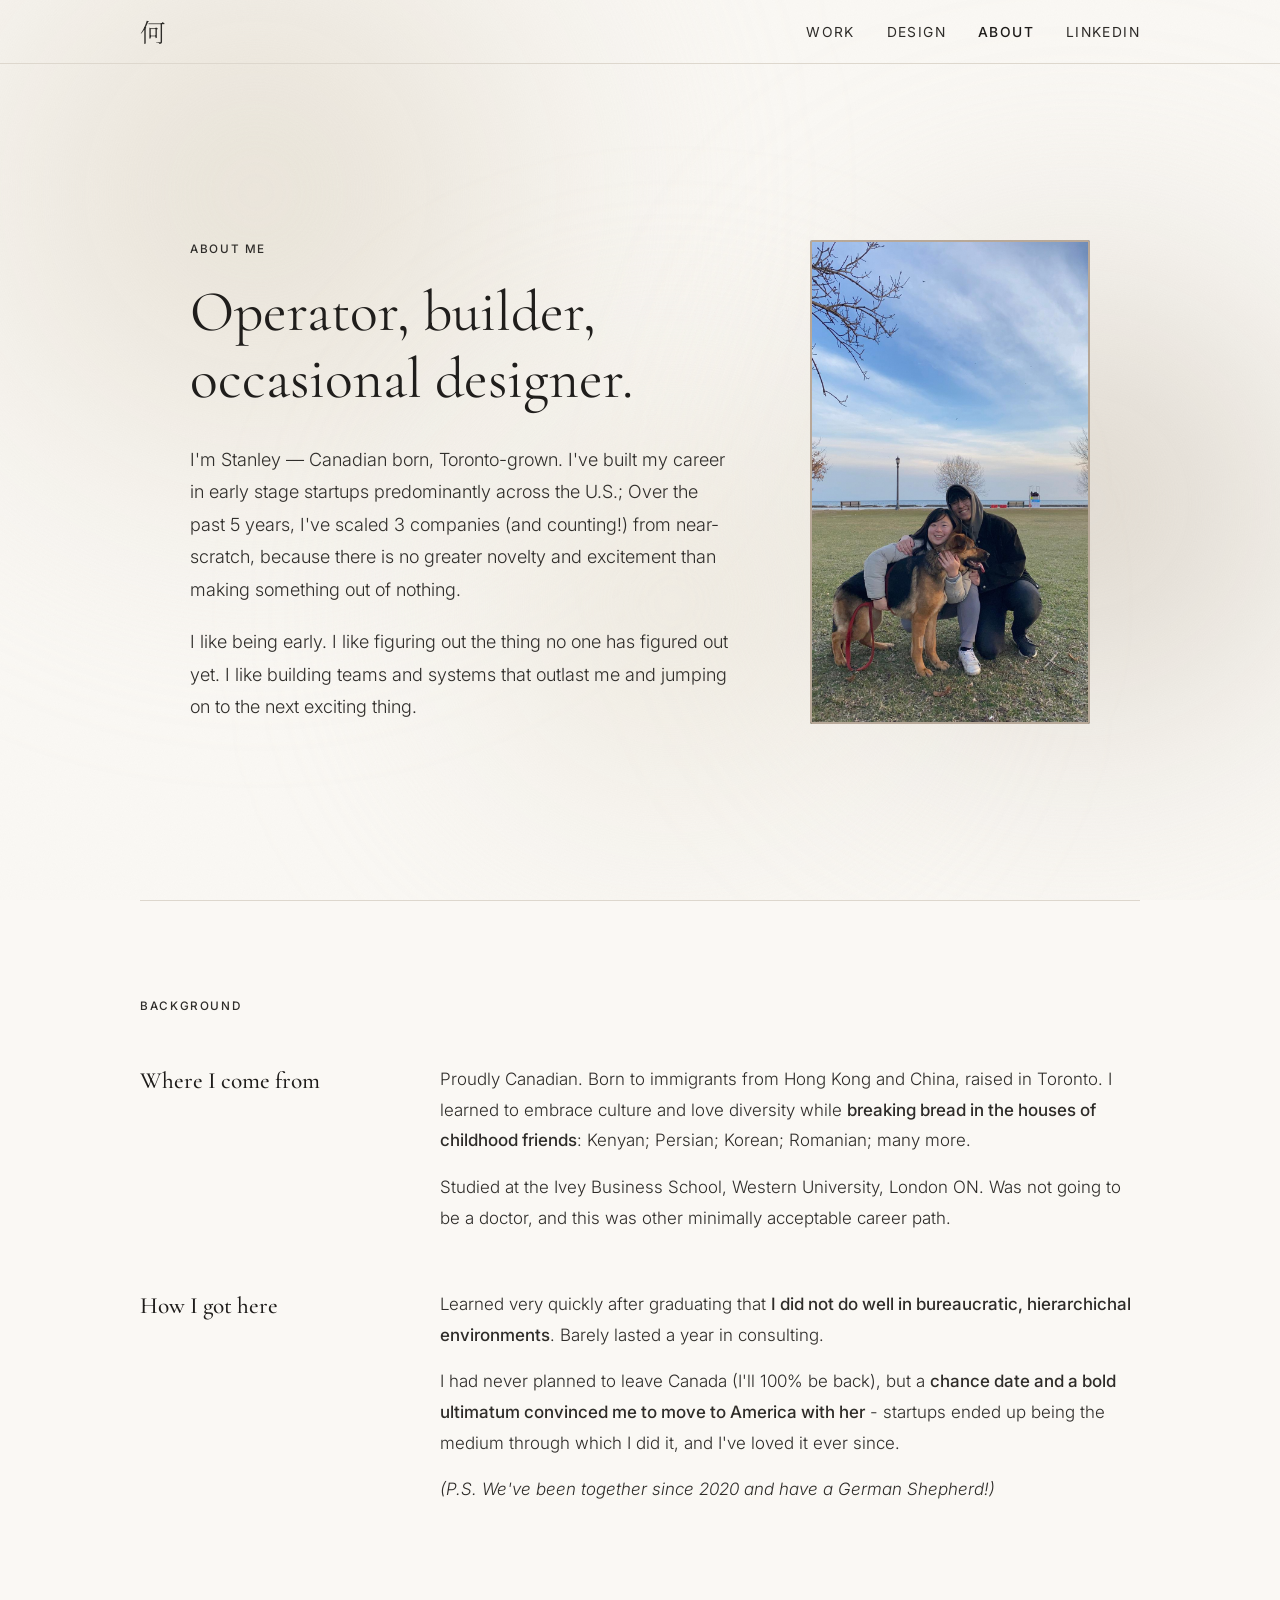
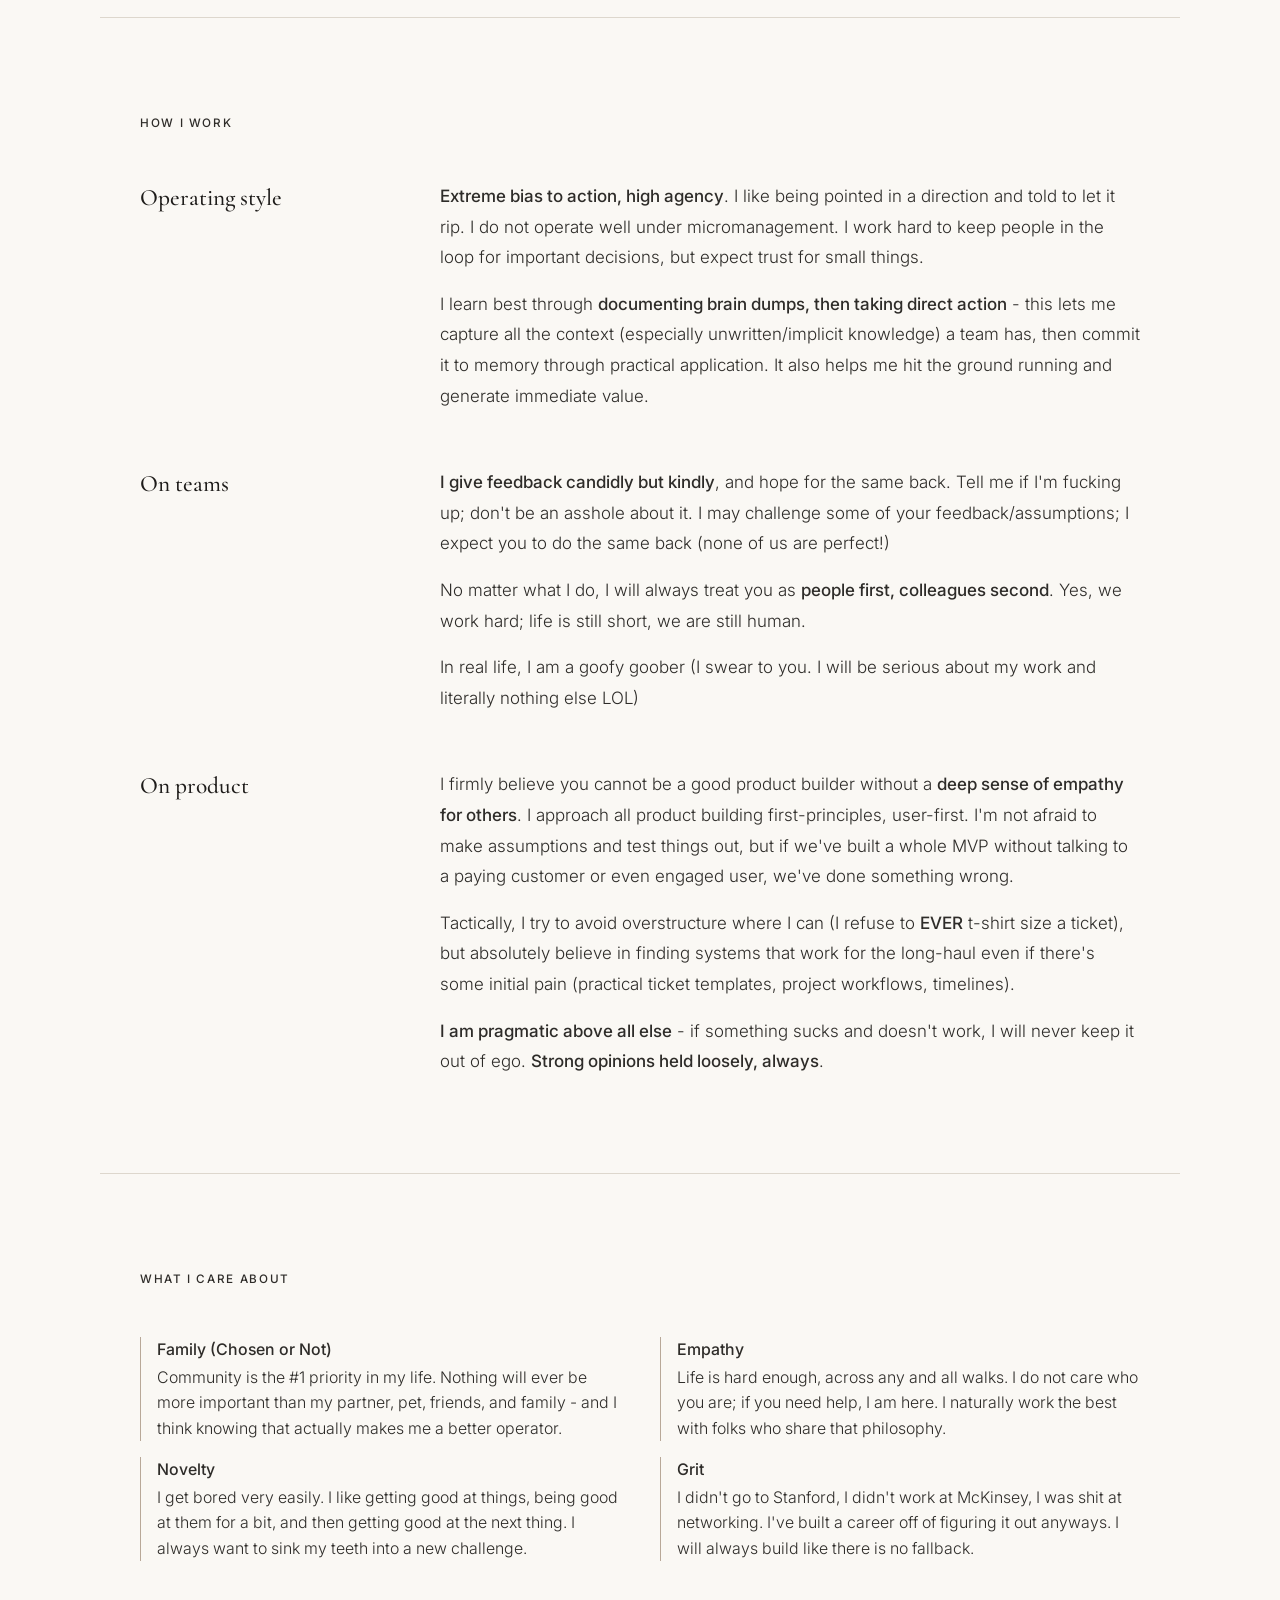
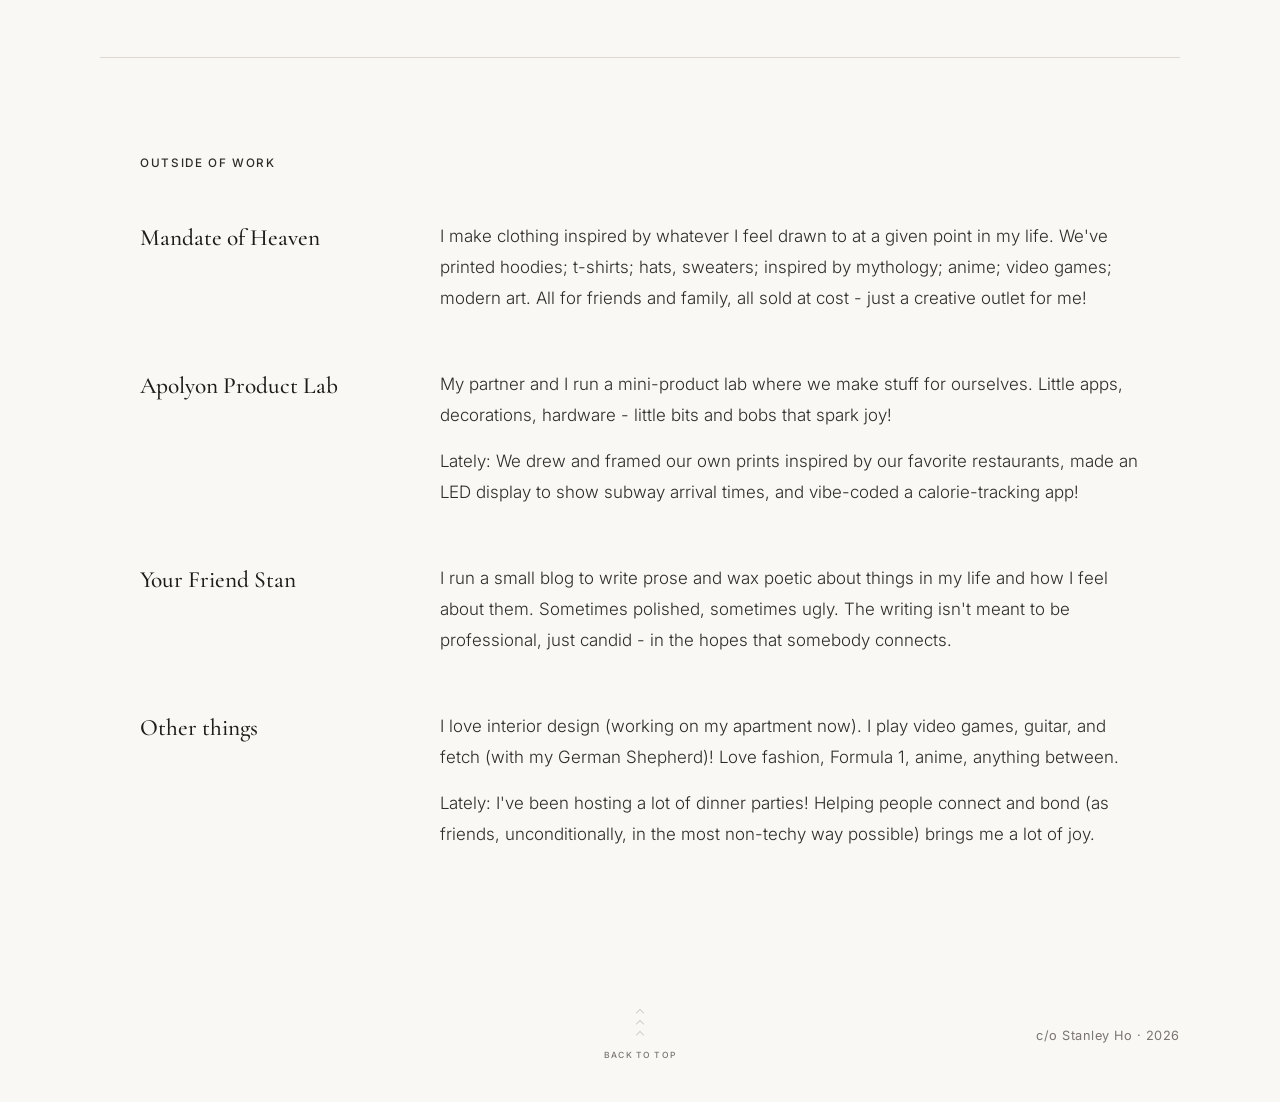
==== commit 9a4e0357: "FIX 10003 pls" ====
--- a/about.html
+++ b/about.html
@@ -51,9 +51,15 @@
       padding: 80px 40px 80px;
       display: grid;
       grid-template-columns: 1fr 280px;
+      grid-template-rows: auto auto 1fr;
       column-gap: 80px;
-      align-items: stretch;
-    }
+      align-items: start;
+    }
+
+    .about-intro-eyebrow { grid-column: 1; grid-row: 1; }
+    .about-intro-heading  { grid-column: 1; grid-row: 2; }
+    .about-intro-body     { grid-column: 1; grid-row: 3; }
+    .about-photo          { grid-column: 2; grid-row: 1 / 4; align-self: stretch; }
 
     .about-intro-eyebrow {
       font-family: var(--font-sans);
@@ -97,7 +103,7 @@
       width: 100%;
       height: 100%;
       object-fit: cover;
-      object-position: center top;
+      object-position: bottom center;
       display: block;
     }
 
@@ -194,12 +200,21 @@
     @media (max-width: 768px) {
       .about-hero .section-inner {
         grid-template-columns: 1fr;
-        row-gap: 48px;
+        grid-template-rows: auto auto auto auto;
+        row-gap: 28px;
         padding: 60px 24px 60px;
-      }
+        justify-items: center;
+        text-align: center;
+      }
+
+      .about-photo          { grid-column: 1; grid-row: 1; align-self: auto; }
+      .about-intro-eyebrow  { grid-column: 1; grid-row: 2; }
+      .about-intro-heading  { grid-column: 1; grid-row: 3; }
+      .about-intro-body     { grid-column: 1; grid-row: 4; text-align: left; }
 
       .about-photo {
         max-width: 240px;
+        width: 240px;
         aspect-ratio: 1/1;
       }
 
@@ -247,13 +262,11 @@
   <!-- ── Hero intro ── -->
   <section class="about-hero">
     <div class="section-inner">
-      <div>
-        <p class="about-intro-eyebrow">About me</p>
-        <h1 class="about-intro-heading">Operator, builder,<br>occasional designer.</h1>
-        <div class="about-intro-body">
-          <p>I'm Stanley — Canadian born, Toronto-grown. I've built my career in early stage startups predominantly across the U.S.; Over the past 5 years, I've scaled 3 companies (and counting!) from near-scratch, because there is no greater novelty and excitement than making something out of nothing.</p>
-          <p>I like being early. I like figuring out the thing no one has figured out yet. I like building teams and systems that outlast me and jumping on to the next exciting thing.</p>
-        </div>
+      <p class="about-intro-eyebrow">About me</p>
+      <h1 class="about-intro-heading">Operator, builder,<br>occasional designer.</h1>
+      <div class="about-intro-body">
+        <p>I'm Stanley — Canadian born, Toronto-grown. I've built my career in early stage startups predominantly across the U.S.; Over the past 5 years, I've scaled 3 companies (and counting!) from near-scratch, because there is no greater novelty and excitement than making something out of nothing.</p>
+        <p>I like being early. I like figuring out the thing no one has figured out yet. I like building teams and systems that outlast me and jumping on to the next exciting thing.</p>
       </div>
       <div class="about-photo">
         <img src="assets/img/about/about.jpg" alt="Stanley Ho">
--- a/assets/css/style.css
+++ b/assets/css/style.css
@@ -146,9 +146,9 @@
 
 #main-nav.scrolled {
   background:
-    radial-gradient(ellipse 55% 180% at 12% 60%, #EAE2D8 0%, transparent 70%),
-    radial-gradient(ellipse 40% 160% at 58% 20%, #E4DAD0 0%, transparent 65%),
-    radial-gradient(ellipse 35% 140% at 88% 80%, #E2D9CE 0%, transparent 60%),
+    radial-gradient(ellipse 55% 180% at 12% 60%, #F0E8DC 0%, transparent 70%),
+    radial-gradient(ellipse 40% 160% at 58% 20%, #EAE0D4 0%, transparent 65%),
+    radial-gradient(ellipse 35% 140% at 88% 80%, #E8DDD0 0%, transparent 60%),
     #DDD4C8;
   border-bottom: 1px solid #CFC5B8;
 }
@@ -206,9 +206,10 @@
 .nav-toggle span {
   display: block;
   width: 20px;
-  height: 1px;
+  height: 1.5px;
   background: var(--dark);
   transition: var(--ease);
+  border-radius: 1px;
 }
 
 
@@ -797,7 +798,7 @@
     text-align: center;
     justify-items: center;
     padding-top: calc(var(--nav-h) + 48px);
-    padding-bottom: 140px;
+    padding-bottom: 200px;
   }
 
   .hero-eyebrow { grid-row: 2; }
@@ -836,8 +837,8 @@
     top: var(--nav-h);
     left: 0;
     right: 0;
-    background: var(--bg);
-    border-bottom: 1px solid var(--border);
+    background: #DDD4C8;
+    border-bottom: 1px solid #CFC5B8;
     flex-direction: column;
     align-items: flex-start;
     gap: 0;
@@ -852,6 +853,7 @@
   .nav-links li a {
     display: block;
     padding: 14px 24px;
+    color: var(--dark) !important;
   }
 
   .nav-toggle {
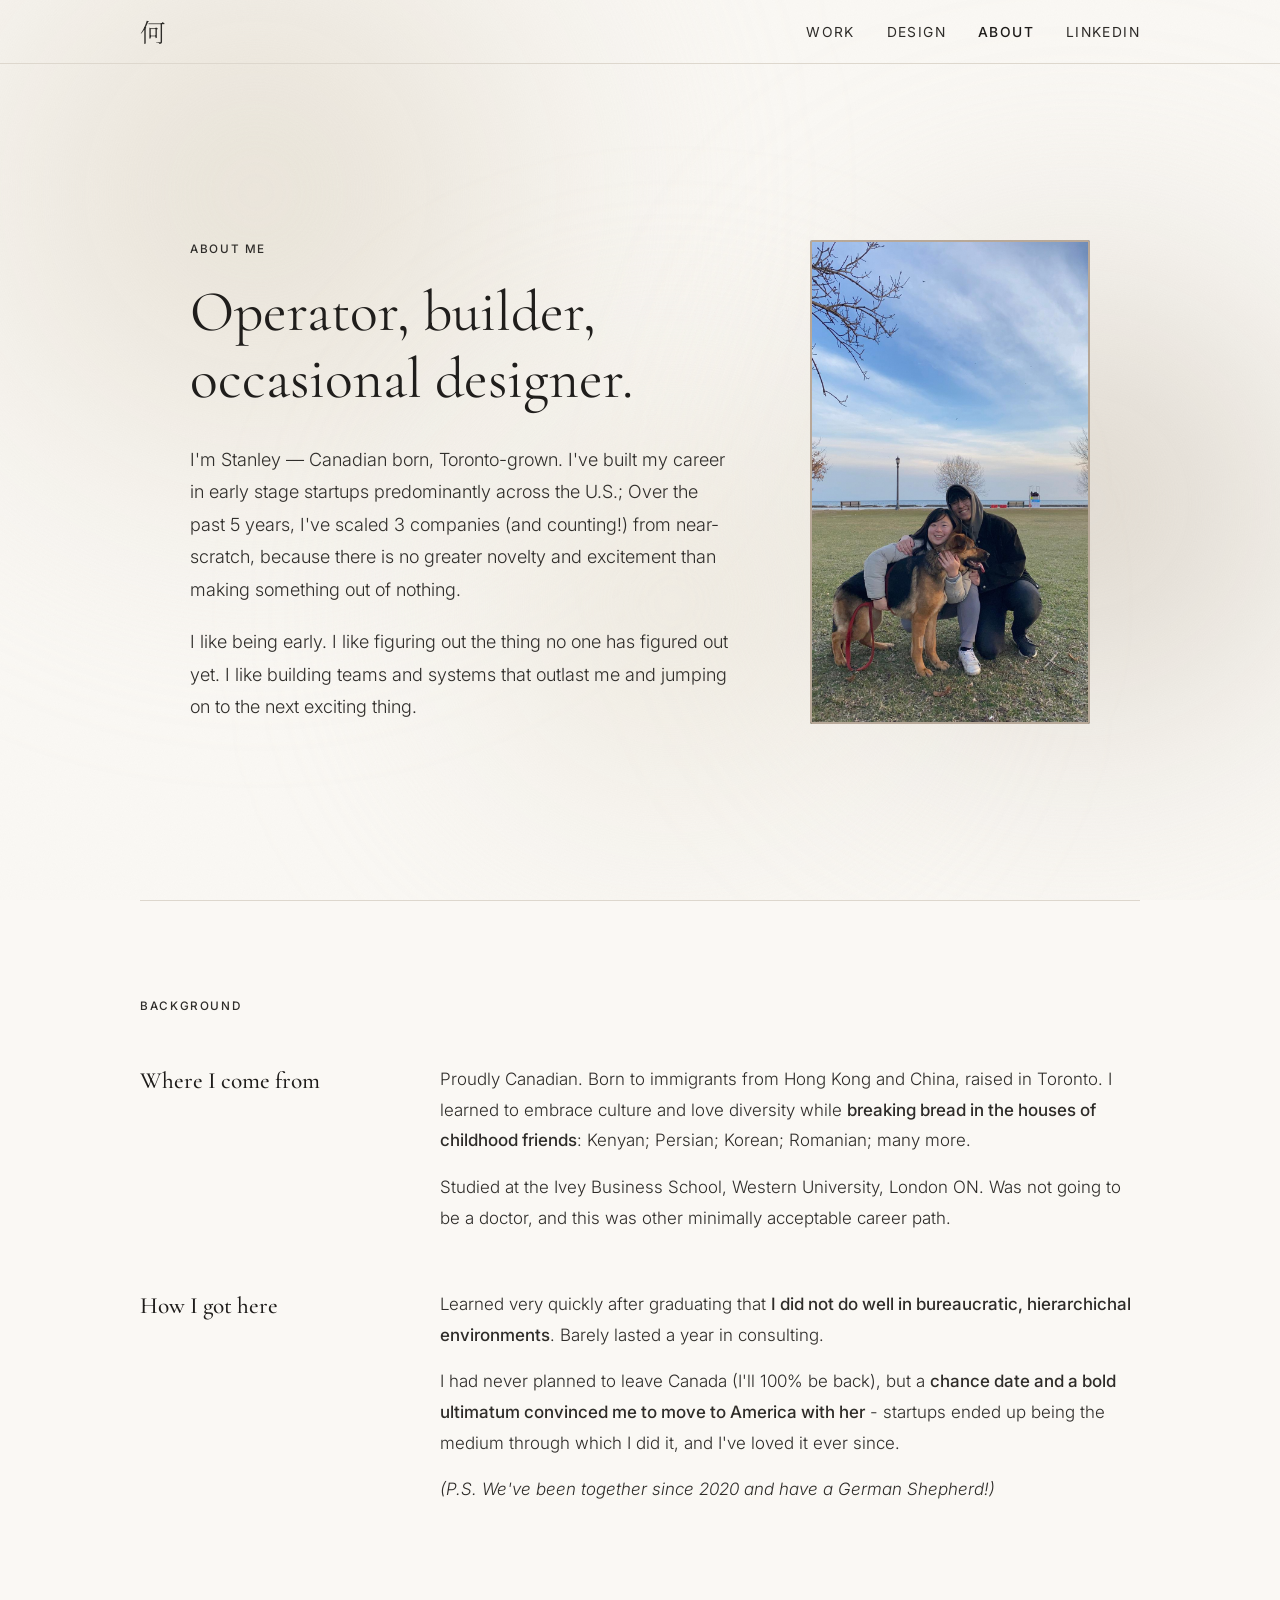
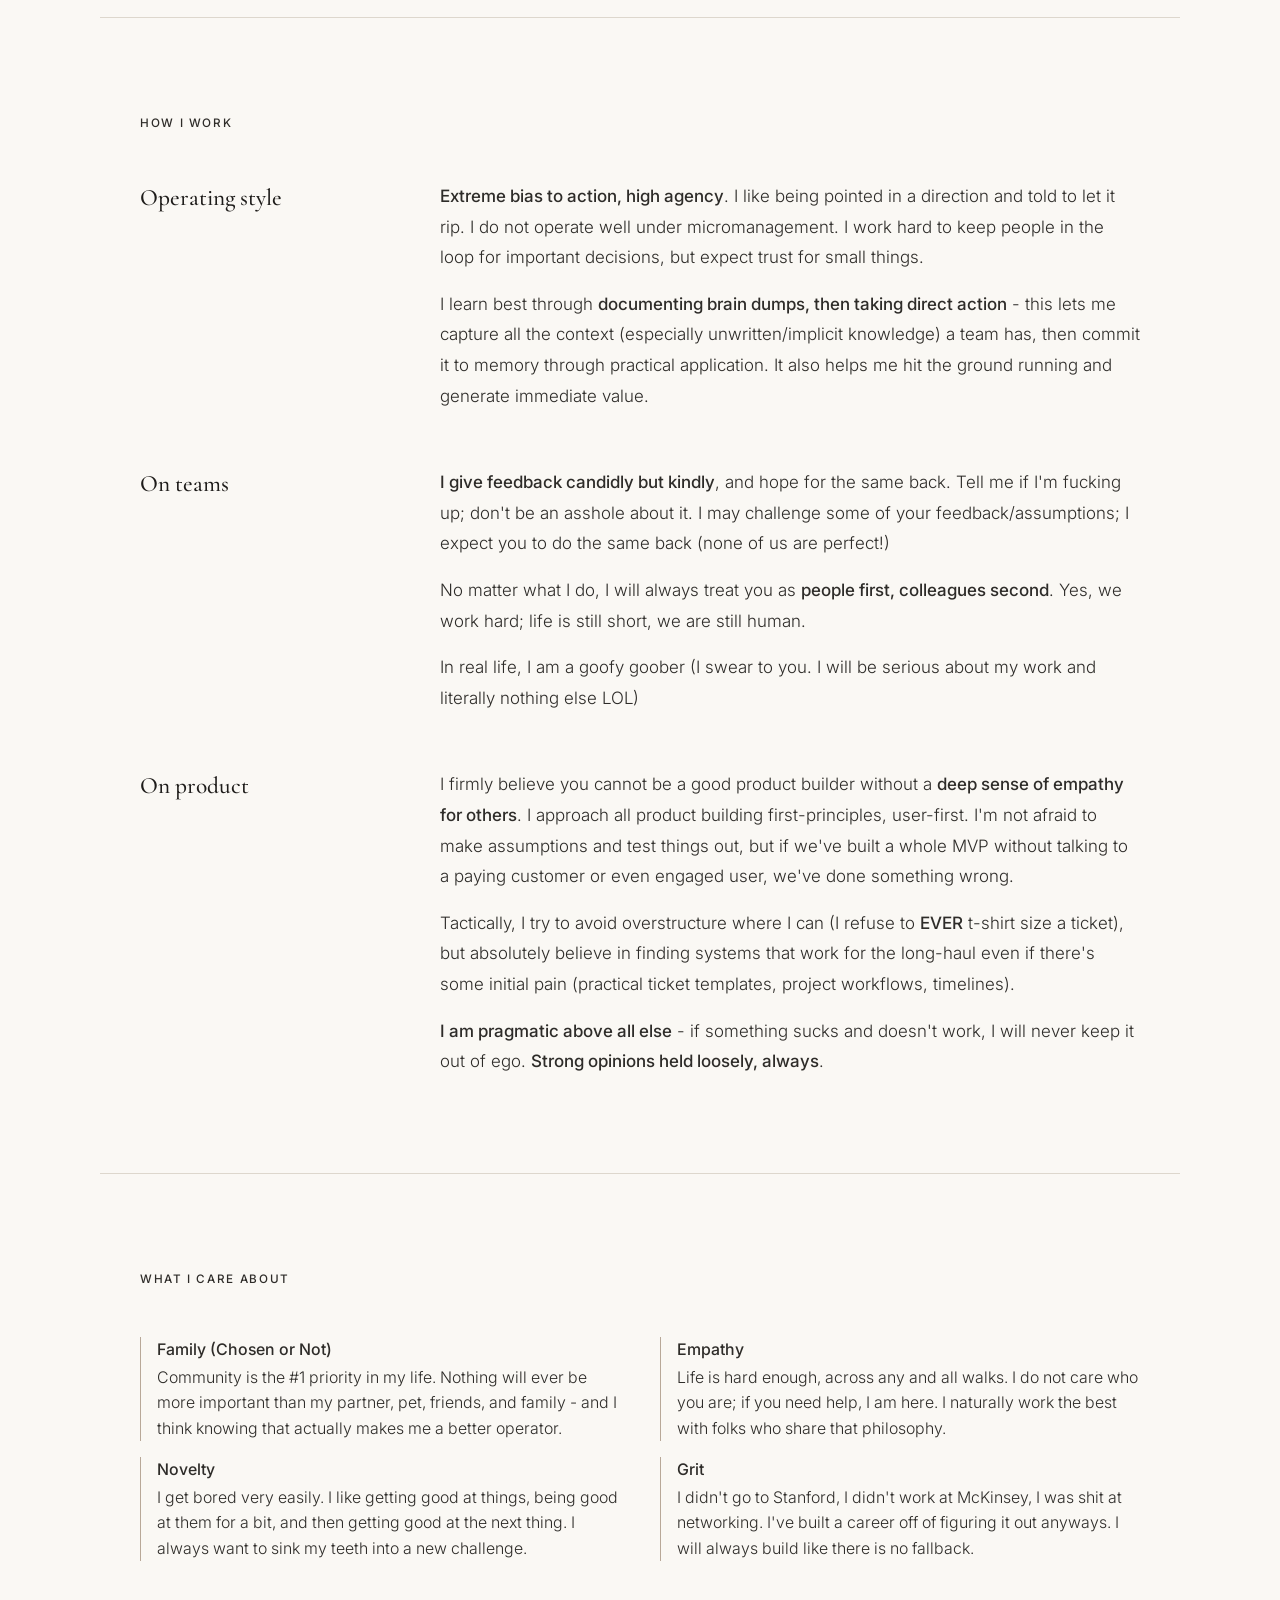
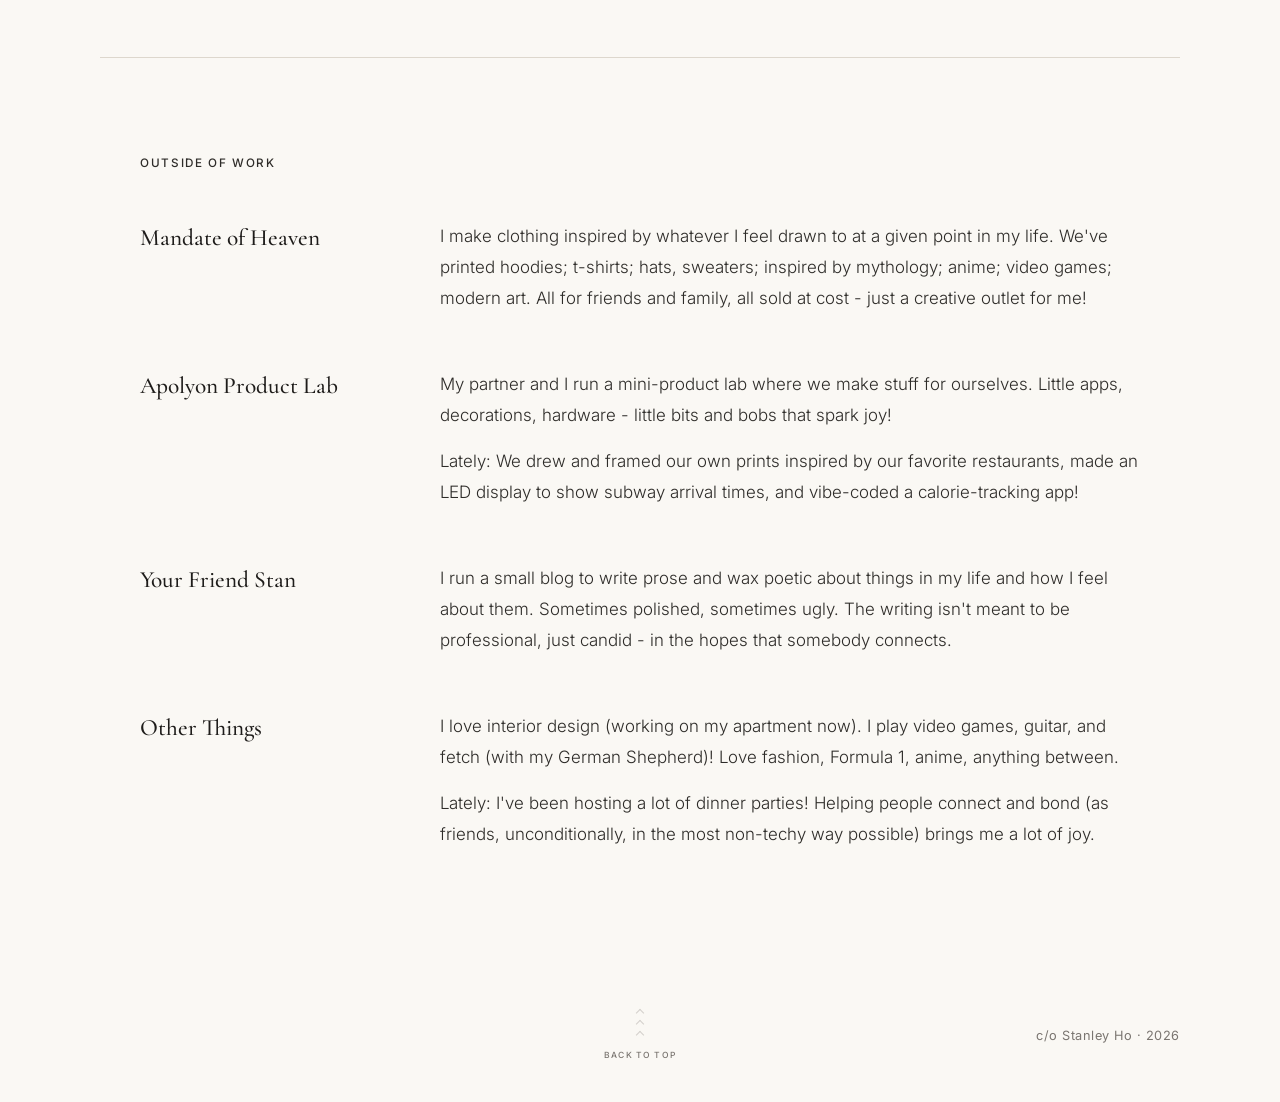
==== commit 1bb79ed9: "Speed optimizations i am speed" ====
--- a/about.html
+++ b/about.html
@@ -28,7 +28,7 @@
   <!-- Fonts -->
   <link rel="preconnect" href="https://fonts.googleapis.com">
   <link rel="preconnect" href="https://fonts.gstatic.com" crossorigin>
-  <link href="https://fonts.googleapis.com/css2?family=Cormorant+Garamond:wght@300;400;500;600&family=Inter:wght@300;400;500&family=Noto+Serif+SC:wght@300&display=swap" rel="stylesheet">
+  <link href="https://fonts.googleapis.com/css2?family=Cormorant+Garamond:wght@300;400;500;600&family=Inter:wght@300;400;500&family=Noto+Serif+SC:wght@300&text=%E4%BD%95&display=swap" rel="stylesheet">
 
   <!-- Icons -->
   <link rel="stylesheet" href="assets/css/themify-icons.css">
@@ -369,7 +369,7 @@
       <div class="about-block-body">
         <p>I run a small blog to write prose and wax poetic about things in my life and how I feel about them. Sometimes polished, sometimes ugly. The writing isn't meant to be professional, just candid - in the hopes that somebody connects.</p>
       </div>
-  <div class="about-block-title">Other things</div>
+  <div class="about-block-title">Other Things</div>
       <div class="about-block-body">
         <p>I love interior design (working on my apartment now). I play video games, guitar, and fetch (with my German Shepherd)! Love fashion, Formula 1, anime, anything between.
         </p>
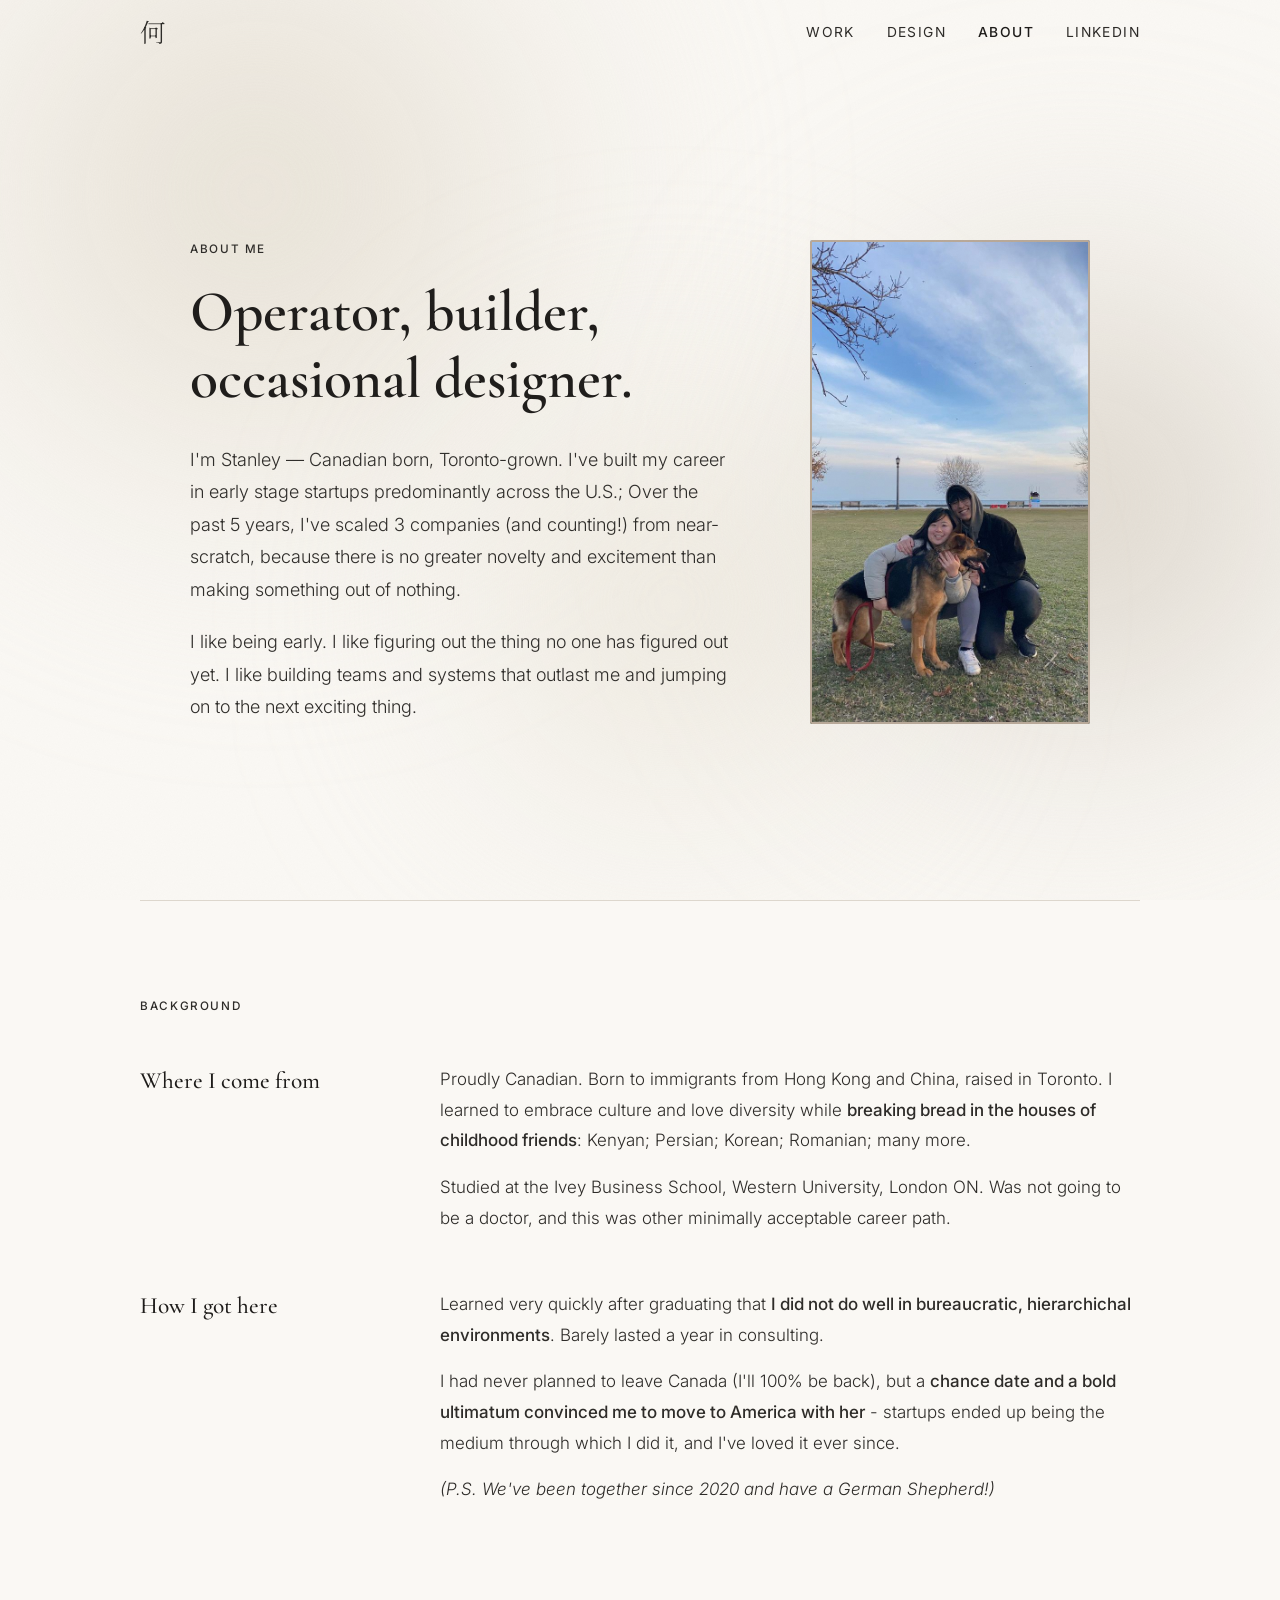
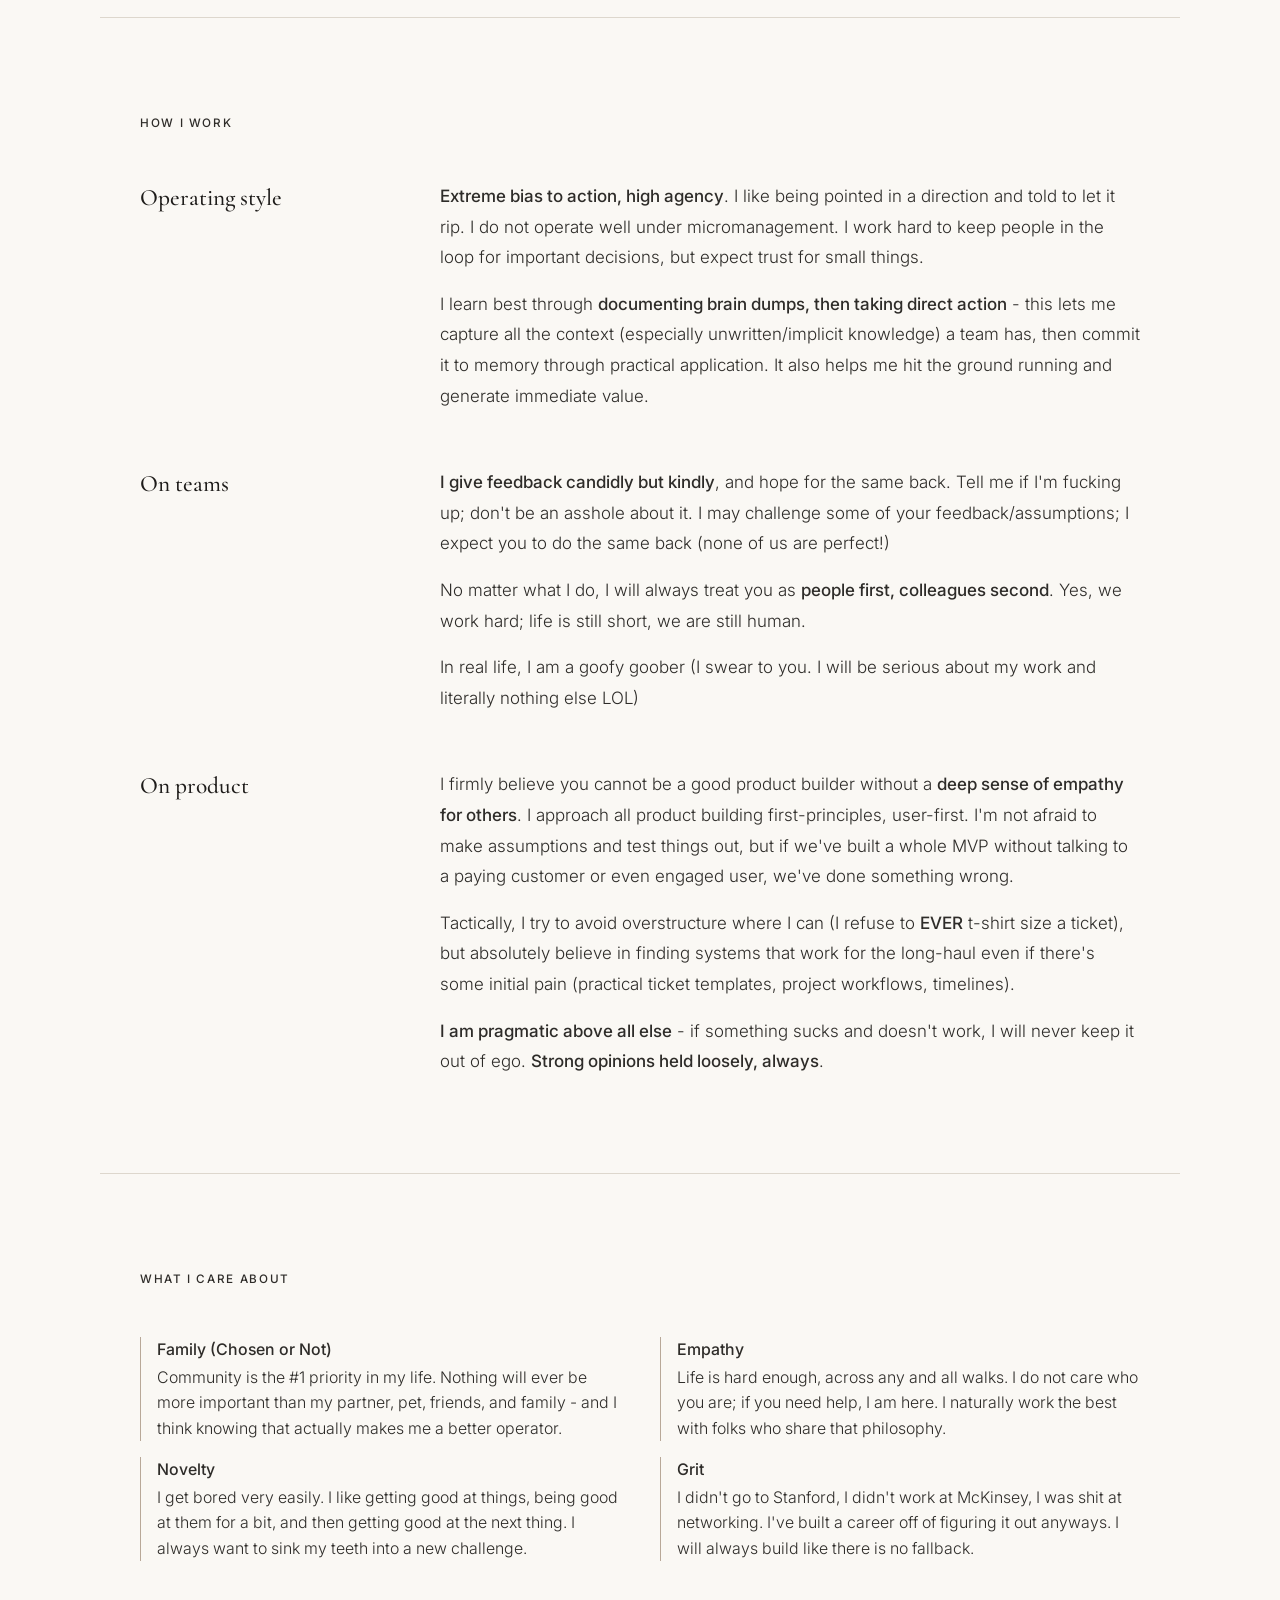
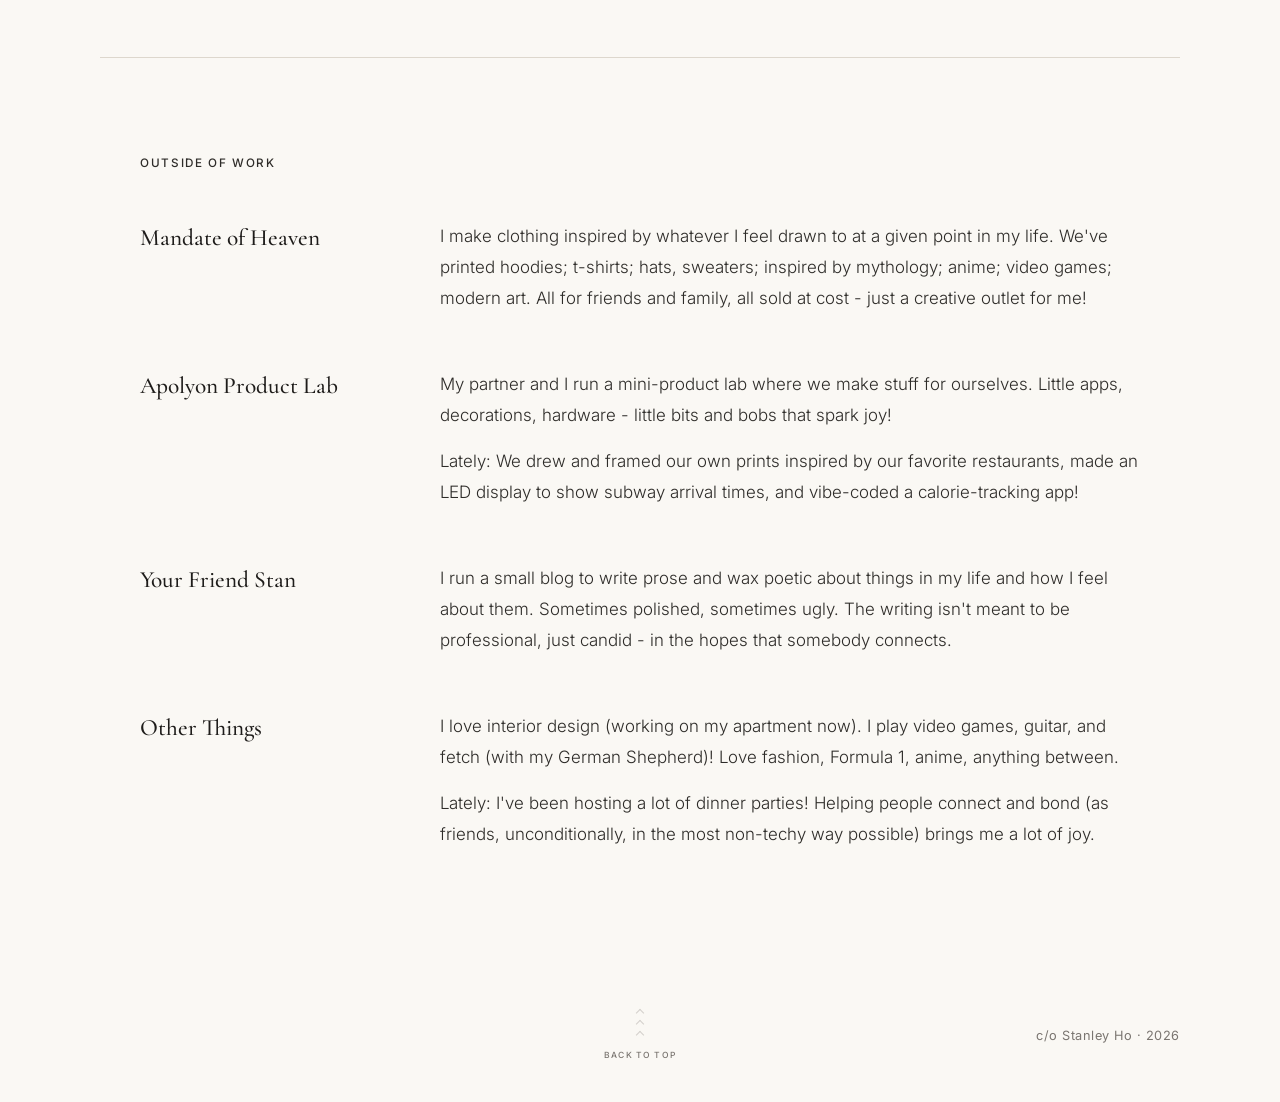
==== commit 1a61ca96: "Navbar spacing mobile v100 AAAAAAAAAAAAAAAAAAAA" ====
--- a/about.html
+++ b/about.html
@@ -28,7 +28,8 @@
   <!-- Fonts -->
   <link rel="preconnect" href="https://fonts.googleapis.com">
   <link rel="preconnect" href="https://fonts.gstatic.com" crossorigin>
-  <link href="https://fonts.googleapis.com/css2?family=Cormorant+Garamond:wght@300;400;500;600&family=Inter:wght@300;400;500&family=Noto+Serif+SC:wght@300&text=%E4%BD%95&display=swap" rel="stylesheet">
+  <link href="https://fonts.googleapis.com/css2?family=Cormorant+Garamond:wght@300;400;500;600&family=Inter:wght@300;400;500&display=swap" rel="stylesheet">
+  <link href="https://fonts.googleapis.com/css2?family=Noto+Serif+SC:wght@300&text=%E4%BD%95&display=swap" rel="stylesheet">
 
   <!-- Icons -->
   <link rel="stylesheet" href="assets/css/themify-icons.css">
@@ -74,7 +75,7 @@
     .about-intro-heading {
       font-family: var(--font-serif);
       font-size: clamp(2.4rem, 4.5vw, 3.5rem);
-      font-weight: 400;
+      font-weight: 600;
       line-height: 1.15;
       color: var(--dark);
       margin-bottom: 32px;
--- a/assets/css/style.css
+++ b/assets/css/style.css
@@ -140,7 +140,7 @@
   z-index: 200;
   height: var(--nav-h);
   background: transparent;
-  border-bottom: 1px solid var(--border);
+  border-bottom: 1px solid transparent;
   transition: background 0.15s ease, border-color 0.15s ease;
 }
 
@@ -206,10 +206,10 @@
 .nav-toggle span {
   display: block;
   width: 20px;
-  height: 1.5px;
+  height: 1px;
   background: var(--dark);
   transition: var(--ease);
-  border-radius: 1px;
+  border-radius: 0;
 }
 
 
@@ -785,6 +785,22 @@
   }
 }
 
+/* ── Mobile performance: disable expensive effects ── */
+@media (max-width: 768px) {
+  /* Blob blur(110px) on large animated elements is the #1 mobile perf killer.
+     Stop the animation and reduce blur to a cheap value. */
+  .bg-blob {
+    animation: none;
+    filter: blur(40px);
+    will-change: auto;
+  }
+
+  /* Grain SVG texture adds a compositor layer — not worth it on mobile */
+  body::after {
+    display: none;
+  }
+}
+
 /* Tablet portrait */
 @media (max-width: 768px) {
   .grid-sizer,
@@ -792,19 +808,24 @@
     width: 50%;
   }
 
+  /* Switch from center to flex-start so padding-top actually controls the gap */
+  #hero {
+    align-items: flex-start;
+  }
+
   .hero-inner {
     grid-template-columns: 1fr;
     grid-template-rows: auto auto auto auto auto;
     text-align: center;
     justify-items: center;
-    padding-top: calc(var(--nav-h) + 48px);
+    padding-top: calc(var(--nav-h) + 80px);
     padding-bottom: 200px;
   }
 
   .hero-eyebrow { grid-row: 2; }
   .hero-name    { grid-row: 3; }
   .hero-bio     { grid-row: 4; text-align: center; }
-  .hero-links   { grid-row: 5; justify-content: center; }
+  .hero-links   { grid-row: 5; justify-content: center; margin-bottom: 80px; }
 
   .hero-photo {
     grid-column: 1;
@@ -824,6 +845,11 @@
 
   .section-inner {
     padding: 72px 24px;
+  }
+
+  /* Re-apply hero padding-top after the shorthand above resets it */
+  .hero-inner {
+    padding-top: calc(var(--nav-h) + 80px);
   }
 
   .nav-inner {
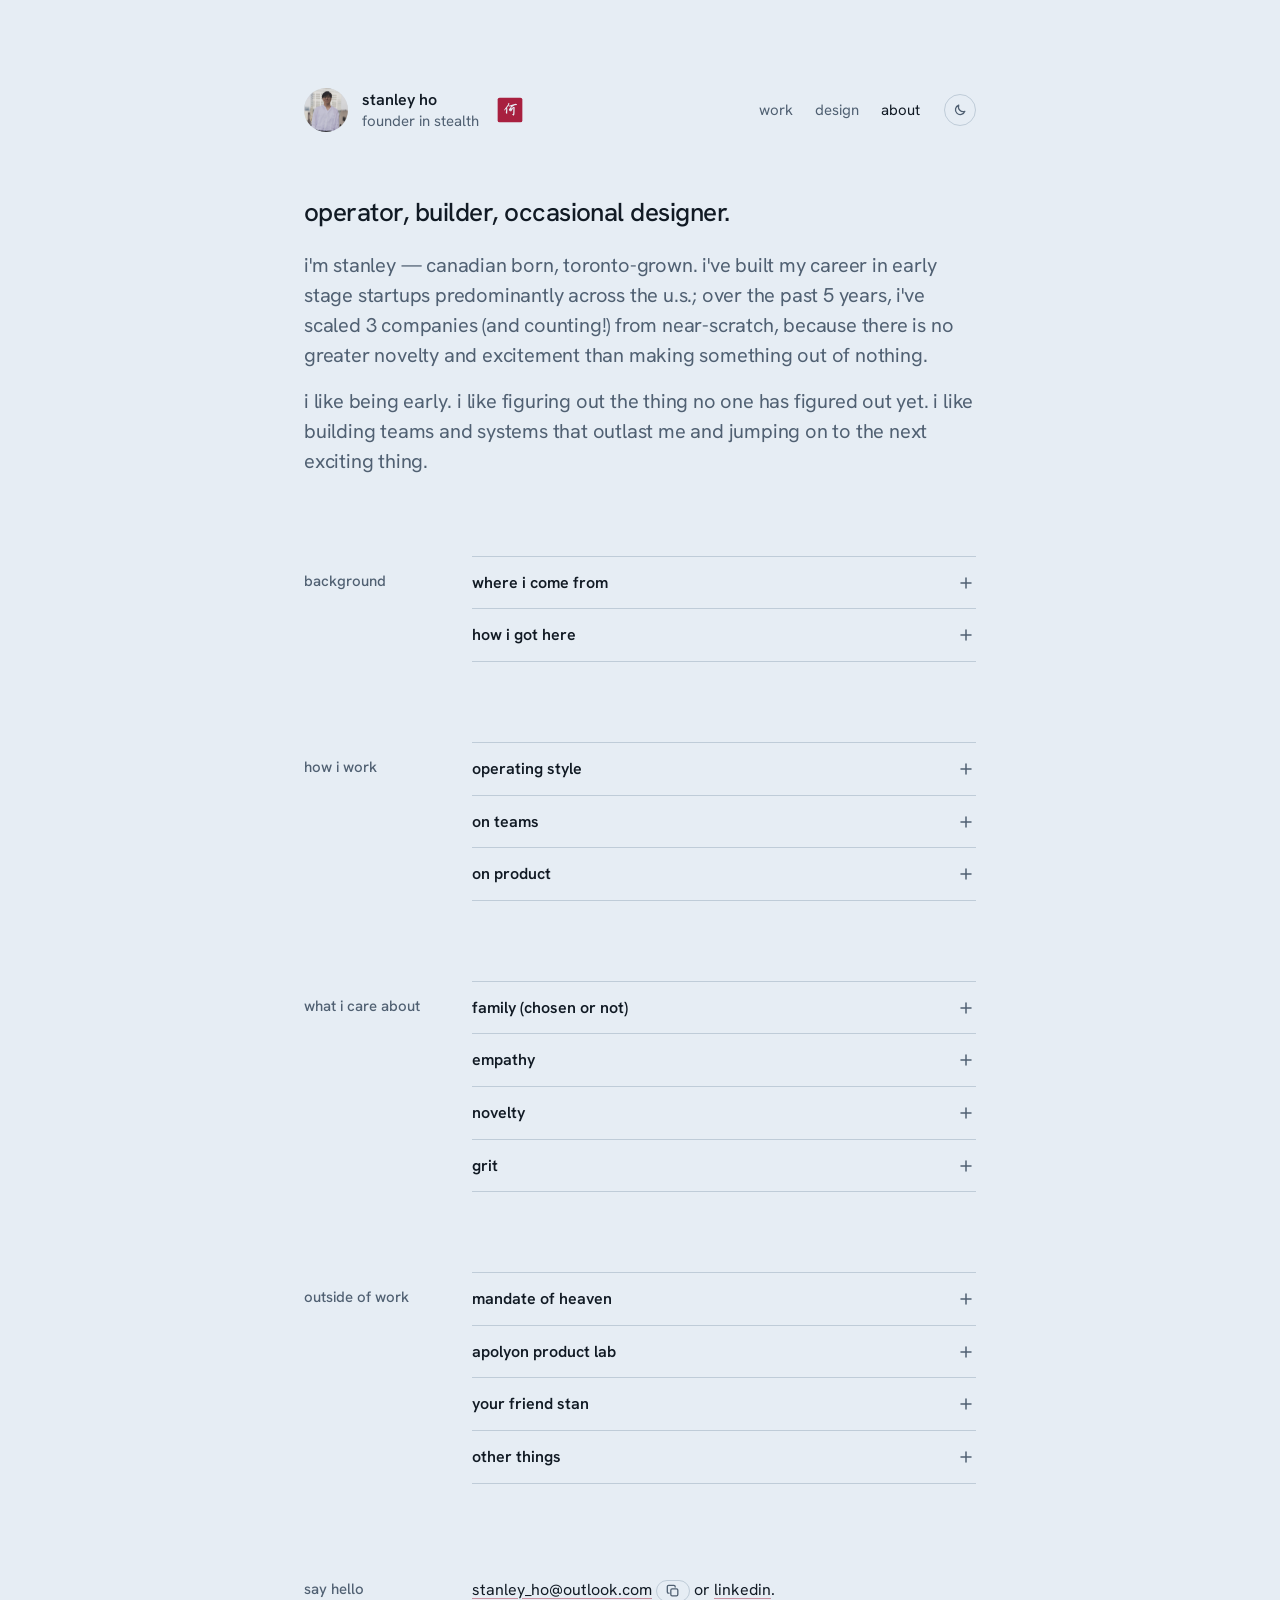
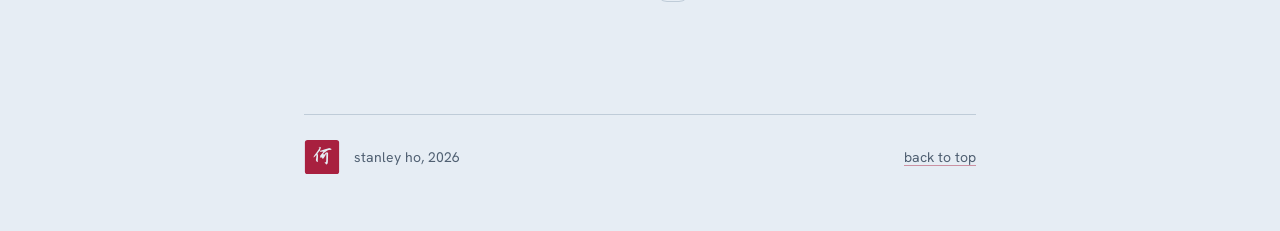
==== commit 2db90079: "Redesign site: single-column layout, Mist + crimson palette, lowercase voice - Rebuild index and abo" ====
--- a/about.html
+++ b/about.html
@@ -10,429 +10,193 @@
     gtag('config', 'UA-158662780-1');
   </script>
 
+  <script>
+    try { var t = localStorage.getItem('theme'); if (t === 'light' || t === 'dark') document.documentElement.dataset.theme = t; } catch (e) {}
+    document.documentElement.classList.add('no-transition'); requestAnimationFrame(function () { requestAnimationFrame(function () { document.documentElement.classList.remove('no-transition'); }); });
+  </script>
   <meta charset="utf-8">
-  <title>About — Stanley Ho</title>
+  <title>about — stanley ho</title>
   <meta name="viewport" content="width=device-width, initial-scale=1">
-  <meta name="description" content="About Stanley Ho — Early Stage Startup & Product Operator">
-  <link rel="icon" href="assets/img/logo/favicon-1.png">
-
-  <!-- Open Graph -->
-  <meta property="og:title" content="About — Stanley Ho">
-  <meta property="og:description" content="Early Stage Startup & Product Operator">
+  <meta name="description" content="about stanley ho: background, how he works, and what he cares about.">
+  <meta name="theme-color" content="#e6edf4" media="(prefers-color-scheme: light)">
+  <meta name="theme-color" content="#0c131c" media="(prefers-color-scheme: dark)">
+  <link rel="icon" href="assets/img/logo/seal-64.png" sizes="64x64" type="image/png">
+  <link rel="apple-touch-icon" href="assets/img/logo/seal-180.png">
+
+  <meta property="og:title" content="about — stanley ho">
+  <meta property="og:description" content="early-stage operator and founder. serial employee #1 across pre-seed to series a startups.">
   <meta property="og:image" content="https://stanleyho.me/assets/img/og-image.png">
-  <meta property="og:url" content="https://stanleyho.me/about.html">
+  <meta property="og:url" content="https://stanleyho.me">
   <meta property="og:type" content="website">
   <meta name="twitter:card" content="summary_large_image">
   <meta name="twitter:image" content="https://stanleyho.me/assets/img/og-image.png">
 
-  <!-- Fonts -->
   <link rel="preconnect" href="https://fonts.googleapis.com">
   <link rel="preconnect" href="https://fonts.gstatic.com" crossorigin>
-  <link href="https://fonts.googleapis.com/css2?family=Cormorant+Garamond:wght@300;400;500;600&family=Inter:wght@300;400;500&display=swap" rel="stylesheet">
-  <link href="https://fonts.googleapis.com/css2?family=Noto+Serif+SC:wght@300&text=%E4%BD%95&display=swap" rel="stylesheet">
-
-  <!-- Icons -->
-  <link rel="stylesheet" href="assets/css/themify-icons.css">
-
-  <!-- Main styles -->
-  <link rel="stylesheet" href="assets/css/style.css">
-
-  <style>
-    /* ── About page layout ── */
-    .about-hero {
-      min-height: 100vh;
-      display: flex;
-      align-items: center;
-      padding-top: var(--nav-h);
-    }
-
-    .about-hero .section-inner {
-      max-width: var(--max-w);
-      margin: 0 auto;
-      padding: 80px 40px 80px;
-      display: grid;
-      grid-template-columns: 1fr 280px;
-      grid-template-rows: auto auto 1fr;
-      column-gap: 80px;
-      align-items: start;
-    }
-
-    .about-intro-eyebrow { grid-column: 1; grid-row: 1; }
-    .about-intro-heading  { grid-column: 1; grid-row: 2; }
-    .about-intro-body     { grid-column: 1; grid-row: 3; }
-    .about-photo          { grid-column: 2; grid-row: 1 / 4; align-self: stretch; }
-
-    .about-intro-eyebrow {
-      font-family: var(--font-sans);
-      font-size: 0.6875rem;
-      font-weight: 500;
-      letter-spacing: 0.14em;
-      text-transform: uppercase;
-      color: var(--text);
-      margin-bottom: 20px;
-    }
-
-    .about-intro-heading {
-      font-family: var(--font-serif);
-      font-size: clamp(2.4rem, 4.5vw, 3.5rem);
-      font-weight: 600;
-      line-height: 1.15;
-      color: var(--dark);
-      margin-bottom: 32px;
-    }
-
-    .about-intro-body {
-      font-family: var(--font-sans);
-      font-size: 1.0625rem;
-      font-weight: 300;
-      line-height: 1.8;
-      color: var(--text);
-      max-width: 540px;
-    }
-
-    .about-intro-body p + p {
-      margin-top: 20px;
-    }
-
-    .about-photo {
-      position: relative;
-      border-radius: 2px;
-      overflow: hidden;
-    }
-
-    .about-photo img {
-      width: 100%;
-      height: 100%;
-      object-fit: cover;
-      object-position: bottom center;
-      display: block;
-    }
-
-    .about-photo::after {
-      content: '';
-      position: absolute;
-      inset: 0;
-      border: 2px solid var(--accent);
-      border-radius: 2px;
-      z-index: 1;
-      pointer-events: none;
-    }
-
-    /* ── Content sections ── */
-    .about-section {
-      padding: 96px 40px;
-      max-width: var(--max-w);
-      margin: 0 auto;
-    }
-
-    .about-section + .about-section {
-      border-top: 1px solid var(--border);
-    }
-
-    .about-section-label {
-      font-family: var(--font-sans);
-      font-size: 0.6875rem;
-      font-weight: 500;
-      letter-spacing: 0.14em;
-      text-transform: uppercase;
-      color: var(--text);
-      margin-bottom: 48px;
-    }
-
-    .about-grid {
-      display: grid;
-      grid-template-columns: 220px 1fr;
-      column-gap: 80px;
-      row-gap: 56px;
-    }
-
-    .about-block-title {
-      font-family: var(--font-serif);
-      font-size: 1.375rem;
-      font-weight: 500;
-      color: var(--dark);
-      line-height: 1.3;
-      padding-top: 2px;
-    }
-
-    .about-block-body {
-      font-family: var(--font-sans);
-      font-size: 1rem;
-      font-weight: 300;
-      line-height: 1.8;
-      color: var(--text);
-    }
-
-    .about-block-body p + p {
-      margin-top: 16px;
-    }
-
-    .about-block-body strong {
-      font-weight: 500;
-      color: var(--text);
-    }
-
-    /* ── Values list ── */
-    .values-list {
-      list-style: none;
-      display: grid;
-      grid-template-columns: repeat(2, 1fr);
-      gap: 16px 40px;
-    }
-
-    .values-list li {
-      font-family: var(--font-sans);
-      font-size: 0.9375rem;
-      font-weight: 300;
-      color: var(--text);
-      line-height: 1.6;
-      padding-left: 16px;
-      border-left: 1px solid var(--accent);
-    }
-
-    .values-list li strong {
-      display: block;
-      font-weight: 500;
-      color: var(--text);
-      margin-bottom: 2px;
-    }
-
-    /* ── Mobile ── */
-    @media (max-width: 768px) {
-      .about-hero .section-inner {
-        grid-template-columns: 1fr;
-        grid-template-rows: auto auto auto auto;
-        row-gap: 28px;
-        padding: 60px 24px 60px;
-        justify-items: center;
-        text-align: center;
-      }
-
-      .about-photo          { grid-column: 1; grid-row: 1; align-self: auto; }
-      .about-intro-eyebrow  { grid-column: 1; grid-row: 2; }
-      .about-intro-heading  { grid-column: 1; grid-row: 3; }
-      .about-intro-body     { grid-column: 1; grid-row: 4; text-align: left; }
-
-      .about-photo {
-        max-width: 240px;
-        width: 240px;
-        aspect-ratio: 1/1;
-      }
-
-      .about-grid {
-        grid-template-columns: 1fr;
-        row-gap: 40px;
-      }
-
-      .about-section {
-        padding: 64px 24px;
-      }
-
-      .values-list {
-        grid-template-columns: 1fr;
-      }
-    }
-  </style>
+  <link href="https://fonts.googleapis.com/css2?family=Hanken+Grotesk:wght@400;500;600&display=swap" rel="stylesheet">
+  <link href="https://fonts.googleapis.com/css2?family=Zhi+Mang+Xing&text=%E4%BD%95&display=swap" rel="stylesheet">
+  <link rel="stylesheet" href="assets/css/site.css">
 </head>
-
 <body>
-
-  <!-- Ambient background -->
-  <div class="bg-canvas" aria-hidden="true">
-    <div class="bg-blob"></div>
-    <div class="bg-blob"></div>
-    <div class="bg-blob"></div>
+  <a class="skip" href="#main">Skip to content</a>
+  <div class="page">
+
+    <header class="site-header">
+      <img class="avatar" src="assets/img/about/headshot.jpg" alt="" width="44" height="44">
+      <div class="who"><a href="/">Stanley Ho</a><span>Founder in stealth</span></div>
+      <svg class="seal mark" viewBox="0 0 40 40" aria-hidden="true"><rect x="1" y="1" width="38" height="38" rx="3" fill="currentColor"/><text x="20" y="29" text-anchor="middle" font-size="26" style="fill:var(--bg)">何</text></svg>
+      <nav class="site-nav" aria-label="Primary">
+        <a href="index.html#work">Work</a>
+        <a href="index.html#design">Design</a>
+        <a href="about.html" aria-current="page">About</a>
+        <button class="theme" type="button" aria-label="Switch to dark mode" title="Toggle light / dark"><svg class="icon sun" viewBox="0 0 16 16" aria-hidden="true"><circle cx="8" cy="8" r="3"/><path d="M8 1v1.5M8 13.5V15M1 8h1.5M13.5 8H15M3 3l1 1M12 12l1 1M3 13l1-1M12 4l1-1"/></svg><svg class="icon moon" viewBox="0 0 16 16" aria-hidden="true"><path d="M13.5 9.5A5.5 5.5 0 0 1 6.5 2.5a5.5 5.5 0 1 0 7 7Z"/></svg></button>
+      </nav>
+    </header>
+
+    <main id="main">
+      <h1 class="intro">Operator, builder, occasional designer.</h1>
+      <p class="intro"><span class="quiet">I'm Stanley — Canadian born, Toronto-grown. I've built my career in early stage startups predominantly across the U.S.; over the past 5 years, I've scaled 3 companies (and counting!) from near-scratch, because there is no greater novelty and excitement than making something out of nothing.</span></p>
+      <p class="intro"><span class="quiet">I like being early. I like figuring out the thing no one has figured out yet. I like building teams and systems that outlast me and jumping on to the next exciting thing.</span></p>
+
+      <section class="section" aria-labelledby="bg-h">
+        <h2 id="bg-h">Background</h2>
+        <div class="body">
+          <div class="ledger">
+            <details class="role fold">
+              <summary><span class="co">Where I come from</span><svg class="icon toggle" viewBox="0 0 12 12" aria-hidden="true"><path d="M6 1v10M1 6h10"/></svg></summary>
+              <div class="story">
+                <p>Proudly Canadian. Born to immigrants from Hong Kong and China, raised in Toronto. I learned to embrace culture and love diversity while <strong>breaking bread in the houses of childhood friends</strong>: Kenyan; Persian; Korean; Romanian; many more.</p>
+                <p>Studied at the Ivey Business School, Western University, London ON. Was not going to be a doctor, and this was the other minimally acceptable career path.</p>
+              </div>
+            </details>
+            <details class="role fold">
+              <summary><span class="co">How I got here</span><svg class="icon toggle" viewBox="0 0 12 12" aria-hidden="true"><path d="M6 1v10M1 6h10"/></svg></summary>
+              <div class="story">
+                <p>Learned very quickly after graduating that <strong>I did not do well in bureaucratic, hierarchical environments</strong>. Barely lasted a year in consulting.</p>
+                <p>I had never planned to leave Canada (I'll 100% be back), but a <strong>chance date and a bold ultimatum convinced me to move to America with her</strong> - startups ended up being the medium through which I did it, and I've loved it ever since.</p>
+                <figure class="photo">
+                  <img src="assets/img/about/about.jpg" alt="Stanley and his partner crouched on a lakeside lawn with their German Shepherd" width="800" height="1067" loading="lazy">
+                  <figcaption>P.S. We've been together since 2020 and have a German Shepherd!</figcaption>
+                </figure>
+              </div>
+            </details>
+          </div>
+        </div>
+      </section>
+
+      <section class="section" aria-labelledby="work-h">
+        <h2 id="work-h">How I work</h2>
+        <div class="body">
+          <div class="ledger">
+            <details class="role fold">
+              <summary><span class="co">Operating style</span><svg class="icon toggle" viewBox="0 0 12 12" aria-hidden="true"><path d="M6 1v10M1 6h10"/></svg></summary>
+              <div class="story">
+                <p><strong>Extreme bias to action, high agency</strong>. I like being pointed in a direction and told to let it rip. I do not operate well under micromanagement. I work hard to keep people in the loop for important decisions, but expect trust for small things.</p>
+                <p>I learn best through <strong>documenting brain dumps, then taking direct action</strong> - this lets me capture all the context (especially unwritten/implicit knowledge) a team has, then commit it to memory through practical application. It also helps me hit the ground running and generate immediate value.</p>
+              </div>
+            </details>
+            <details class="role fold">
+              <summary><span class="co">On teams</span><svg class="icon toggle" viewBox="0 0 12 12" aria-hidden="true"><path d="M6 1v10M1 6h10"/></svg></summary>
+              <div class="story">
+                <p><strong>I give feedback candidly but kindly</strong>, and hope for the same back. Tell me if I'm fucking up; don't be an asshole about it. I may challenge some of your feedback/assumptions; I expect you to do the same back (none of us are perfect!)</p>
+                <p>No matter what I do, I will always treat you as <strong>people first, colleagues second</strong>. Yes, we work hard; life is still short, we are still human.</p>
+                <p>In real life, I am a goofy goober (I swear to you. I will be serious about my work and literally nothing else LOL)</p>
+              </div>
+            </details>
+            <details class="role fold">
+              <summary><span class="co">On product</span><svg class="icon toggle" viewBox="0 0 12 12" aria-hidden="true"><path d="M6 1v10M1 6h10"/></svg></summary>
+              <div class="story">
+                <p>I firmly believe you cannot be a good product builder without a <strong>deep sense of empathy for others</strong>. I approach all product building first-principles, user-first. I'm not afraid to make assumptions and test things out, but if we've built a whole MVP without talking to a paying customer or even engaged user, we've done something wrong.</p>
+                <p>Tactically, I try to avoid overstructure where I can (I refuse to <strong>EVER</strong> t-shirt size a ticket), but absolutely believe in finding systems that work for the long-haul even if there's some initial pain (practical ticket templates, project workflows, timelines).</p>
+                <p><strong>I am pragmatic above all else</strong> - if something sucks and doesn't work, I will never keep it out of ego. <strong>Strong opinions held loosely, always</strong>.</p>
+              </div>
+            </details>
+          </div>
+        </div>
+      </section>
+
+      <section class="section" aria-labelledby="care-h">
+        <h2 id="care-h">What I care about</h2>
+        <div class="body">
+          <div class="ledger">
+            <details class="role fold">
+              <summary><span class="co">Family (chosen or not)</span><svg class="icon toggle" viewBox="0 0 12 12" aria-hidden="true"><path d="M6 1v10M1 6h10"/></svg></summary>
+              <div class="story">
+                <p>Community is the #1 priority in my life. Nothing will ever be more important than my partner, pet, friends, and family - and I think knowing that actually makes me a better operator.</p>
+              </div>
+            </details>
+            <details class="role fold">
+              <summary><span class="co">Empathy</span><svg class="icon toggle" viewBox="0 0 12 12" aria-hidden="true"><path d="M6 1v10M1 6h10"/></svg></summary>
+              <div class="story">
+                <p>Life is hard enough, across any and all walks. I do not care who you are; if you need help, I am here. I naturally work the best with folks who share that philosophy.</p>
+              </div>
+            </details>
+            <details class="role fold">
+              <summary><span class="co">Novelty</span><svg class="icon toggle" viewBox="0 0 12 12" aria-hidden="true"><path d="M6 1v10M1 6h10"/></svg></summary>
+              <div class="story">
+                <p>I get bored very easily. I like getting good at things, being good at them for a bit, and then getting good at the next thing. I always want to sink my teeth into a new challenge.</p>
+              </div>
+            </details>
+            <details class="role fold">
+              <summary><span class="co">Grit</span><svg class="icon toggle" viewBox="0 0 12 12" aria-hidden="true"><path d="M6 1v10M1 6h10"/></svg></summary>
+              <div class="story">
+                <p>I didn't go to Stanford, I didn't work at McKinsey, I was shit at networking. I've built a career off of figuring it out anyways. I will always build like there is no fallback.</p>
+              </div>
+            </details>
+          </div>
+        </div>
+      </section>
+
+      <section class="section" aria-labelledby="out-h">
+        <h2 id="out-h">Outside of work</h2>
+        <div class="body">
+          <div class="ledger">
+            <details class="role fold">
+              <summary><span class="co">Mandate of Heaven</span><svg class="icon toggle" viewBox="0 0 12 12" aria-hidden="true"><path d="M6 1v10M1 6h10"/></svg></summary>
+              <div class="story">
+                <p>I make clothing inspired by whatever I feel drawn to at a given point in my life. We've printed hoodies; t-shirts; hats, sweaters; inspired by mythology; anime; video games; modern art. All for friends and family, all sold at cost - just a creative outlet for me!</p>
+              </div>
+            </details>
+            <details class="role fold">
+              <summary><span class="co">Apolyon Product Lab</span><svg class="icon toggle" viewBox="0 0 12 12" aria-hidden="true"><path d="M6 1v10M1 6h10"/></svg></summary>
+              <div class="story">
+                <p>My partner and I run a mini-product lab where we make stuff for ourselves. Little apps, decorations, hardware - little bits and bobs that spark joy!</p>
+                <p>Lately: We drew and framed our own prints inspired by our favorite restaurants, made an LED display to show subway arrival times, and vibe-coded a calorie-tracking app!</p>
+              </div>
+            </details>
+            <details class="role fold">
+              <summary><span class="co">Your Friend Stan</span><svg class="icon toggle" viewBox="0 0 12 12" aria-hidden="true"><path d="M6 1v10M1 6h10"/></svg></summary>
+              <div class="story">
+                <p>I run a small blog to write prose and wax poetic about things in my life and how I feel about them. Sometimes polished, sometimes ugly. The writing isn't meant to be professional, just candid - in the hopes that somebody connects.</p>
+              </div>
+            </details>
+            <details class="role fold">
+              <summary><span class="co">Other things</span><svg class="icon toggle" viewBox="0 0 12 12" aria-hidden="true"><path d="M6 1v10M1 6h10"/></svg></summary>
+              <div class="story">
+                <p>I love interior design (working on my apartment now). I play video games, guitar, and fetch (with my German Shepherd)! Love fashion, Formula 1, anime, anything between.</p>
+                <p>Lately: I've been hosting a lot of dinner parties! Helping people connect and bond (as friends, unconditionally, in the most non-techy way possible) brings me a lot of joy.</p>
+              </div>
+            </details>
+          </div>
+        </div>
+      </section>
+
+      <section class="section" aria-labelledby="say-h">
+        <h2 id="say-h">Say hello</h2>
+        <div class="body prose">
+          <p><a href="mailto:stanley_ho@outlook.com">stanley_ho@outlook.com</a> <button class="copy" type="button" data-copy="stanley_ho@outlook.com" aria-label="copy email address" title="copy email"><svg class="icon i-copy" viewBox="0 0 16 16" aria-hidden="true"><rect x="5.5" y="5.5" width="8" height="8" rx="1.5"/><path d="M10.5 3.5v-.5A1.5 1.5 0 0 0 9 1.5H3A1.5 1.5 0 0 0 1.5 3v6A1.5 1.5 0 0 0 3 10.5h.5"/></svg><svg class="icon i-done" viewBox="0 0 16 16" aria-hidden="true"><path d="m3 8.5 3 3 7-7"/></svg></button> or <a href="https://www.linkedin.com/in/stanleyyenho/" target="_blank" rel="noopener">LinkedIn</a>.</p>
+        </div>
+      </section>
+    </main>
+
+    <footer class="site-footer">
+      <svg class="seal" viewBox="0 0 40 40" role="img" aria-label="何 — Ho"><rect x="1" y="1" width="38" height="38" rx="3" fill="currentColor"/><text x="20" y="29" text-anchor="middle" font-size="26" style="fill:var(--bg)">何</text></svg>
+      <span>Stanley Ho, 2026</span>
+      <a class="top" href="#main">Back to top</a>
+    </footer>
   </div>
 
-  <!-- Nav -->
-  <nav id="main-nav">
-    <div class="nav-inner">
-      <a href="index.html" class="nav-logo">何</a>
-      <button class="nav-toggle" id="navToggle" aria-label="Toggle menu">
-        <span></span><span></span><span></span>
-      </button>
-      <ul class="nav-links" id="navLinks">
-        <li><a href="index.html#operator">Work</a></li>
-        <li><a href="index.html#design">Design</a></li>
-        <li><a href="about.html" class="nav-active">About</a></li>
-        <li><a href="https://www.linkedin.com/in/stanleyyenho/" target="_blank" rel="noopener">LinkedIn</a></li>
-      </ul>
-    </div>
-  </nav>
-
-  <!-- ── Hero intro ── -->
-  <section class="about-hero">
-    <div class="section-inner">
-      <p class="about-intro-eyebrow">About me</p>
-      <h1 class="about-intro-heading">Operator, builder,<br>occasional designer.</h1>
-      <div class="about-intro-body">
-        <p>I'm Stanley — Canadian born, Toronto-grown. I've built my career in early stage startups predominantly across the U.S.; Over the past 5 years, I've scaled 3 companies (and counting!) from near-scratch, because there is no greater novelty and excitement than making something out of nothing.</p>
-        <p>I like being early. I like figuring out the thing no one has figured out yet. I like building teams and systems that outlast me and jumping on to the next exciting thing.</p>
-      </div>
-      <div class="about-photo">
-        <img src="assets/img/about/about.jpg" alt="Stanley Ho">
-      </div>
-    </div>
-  </section>
-
-  <div style="max-width:var(--max-w);margin:0 auto;padding:0 40px;">
-    <div style="border-top:1px solid var(--border);"></div>
-  </div>
-
-  <!-- ── Background ── -->
-  <div class="about-section">
-    <p class="about-section-label">Background</p>
-    <div class="about-grid">
-
-      <div class="about-block-title">Where I come from</div>
-      <div class="about-block-body">
-        <p>Proudly Canadian. Born to immigrants from Hong Kong and China, raised in Toronto. I learned to embrace culture and love diversity while <strong>breaking bread in the houses of childhood friends</strong>: Kenyan; Persian; Korean; Romanian; many more.</p>
-        <p>Studied at the Ivey Business School, Western University, London ON. Was not going to be a doctor, and this was other minimally acceptable career path.</p>
-      </div>
-
-      <div class="about-block-title">How I got here</div>
-      <div class="about-block-body">
-        <p>Learned very quickly after graduating that <strong>I did not do well in bureaucratic, hierarchichal environments</strong>. Barely lasted a year in consulting. 
-          <p> I had never planned to leave Canada (I'll 100% be back), but a <strong>chance date and a bold ultimatum convinced me to move to America with her</strong> - startups ended up being the medium through which I did it, and I've loved it ever since.</p>
-          <p> <i>(P.S. We've been together since 2020 and have a German Shepherd!)</i></p>
-        </p>
-      </div>
-
-    </div>
-  </div>
-
-  <!-- ── How I work ── -->
-  <div class="about-section">
-    <p class="about-section-label">How I work</p>
-    <div class="about-grid">
-
-      <div class="about-block-title">Operating style</div>
-      <div class="about-block-body">
-        <p><strong>Extreme bias to action, high agency</strong>. I like being pointed in a direction and told to let it rip. I do not operate well under micromanagement. I work hard to keep people in the loop for important decisions, but expect trust for small things.</p>
-        <p>I learn best through <strong>documenting brain dumps, then taking direct action</strong> - this lets me capture all the context (especially unwritten/implicit knowledge) a team has, then commit it to memory through practical application. It also helps me hit the ground running and generate immediate value.</p>
-      </div>
-
-      <div class="about-block-title">On teams</div>
-      <div class="about-block-body">
-        <p><strong>I give feedback candidly but kindly</strong>, and hope for the same back. Tell me if I'm fucking up; don't be an asshole about it. I may challenge some of your feedback/assumptions; I expect you to do the same back (none of us are perfect!)
-        <p>No matter what I do, I will always treat you as <strong>people first, colleagues second</strong>. Yes, we work hard; life is still short, we are still human.</p>
-        <p>In real life, I am a goofy goober (I swear to you. I will be serious about my work and literally nothing else LOL)</p>
-      </div>
-
-      <div class="about-block-title">On product</div>
-      <div class="about-block-body">
-        <p>I firmly believe you cannot be a good product builder without a <strong>deep sense of empathy for others</strong>. I approach all product building first-principles, user-first. I'm not afraid to make assumptions and test things out, but if we've built a whole MVP without talking to a paying customer or even engaged user, we've done something wrong.</p>
-        <p>Tactically,  I try to avoid overstructure where I can (I refuse to <strong>EVER</strong> t-shirt size a ticket), but absolutely believe in finding systems that work for the long-haul even if there's some initial pain (practical ticket templates, project workflows, timelines).</p>
-        <p><strong>I am pragmatic above all else</strong> - if something sucks and doesn't work, I will never keep it out of ego. <strong>Strong opinions held loosely, always</strong>.</p>
-      </div>
-
-    </div>
-  </div>
-
-  <!-- ── Values ── -->
-  <div class="about-section">
-    <p class="about-section-label">What I care about</p>
-    <ul class="values-list">
-      <li>
-        <strong>Family (Chosen or Not)</strong>
-        Community is the #1 priority in my life. Nothing will ever be more important than my partner, pet, friends, and family - and I think knowing that actually makes me a better operator.
-      </li>
-      <li>
-        <strong>Empathy</strong>
-        Life is hard enough, across any and all walks. I do not care who you are; if you need help, I am here. I naturally work the best with folks who share that philosophy. 
-      </li>
-      <li>
-        <strong>Novelty</strong>
-        I get bored very easily. I like getting good at things, being good at them for a bit, and then getting good at the next thing. I always want to sink my teeth into a new challenge.
-      </li>
-      <li>
-        <strong>Grit</strong>
-        I didn't go to Stanford, I didn't work at McKinsey, I was shit at networking. I've built a career off of figuring it out anyways. I will always build like there is no fallback.
-      </li>
-    </ul>
-  </div>
-
-  <!-- ── Outside work ── -->
-  <div class="about-section" style="padding-bottom:120px;">
-    <p class="about-section-label">Outside of work</p>
-    <div class="about-grid">
-
-      <div class="about-block-title">Mandate of Heaven</div>
-      <div class="about-block-body">
-        <p>I make clothing inspired by whatever I feel drawn to at a given point in my life. We've printed hoodies; t-shirts; hats, sweaters; inspired by mythology; anime; video games; modern art. All for friends and family, all sold at cost - just a creative outlet for me!</p>
-      </div>
-        <div class="about-block-title">Apolyon Product Lab</div>
-      <div class="about-block-body">
-        <p>My partner and I run a mini-product lab where we make stuff for ourselves. Little apps, decorations, hardware - little bits and bobs that spark joy!</p>
-        <p>Lately: We drew and framed our own prints inspired by our favorite restaurants, made an LED display to show subway arrival times, and vibe-coded a calorie-tracking app! </p>
-      </div>
-       <div class="about-block-title">Your Friend Stan</div>
-      <div class="about-block-body">
-        <p>I run a small blog to write prose and wax poetic about things in my life and how I feel about them. Sometimes polished, sometimes ugly. The writing isn't meant to be professional, just candid - in the hopes that somebody connects.</p>
-      </div>
-  <div class="about-block-title">Other Things</div>
-      <div class="about-block-body">
-        <p>I love interior design (working on my apartment now). I play video games, guitar, and fetch (with my German Shepherd)! Love fashion, Formula 1, anime, anything between.
-        </p>
-        <p> Lately: I've been hosting a lot of dinner parties! Helping people connect and bond (as friends, unconditionally, in the most non-techy way possible) brings me a lot of joy.</p>
-      </div>
-
-
-    </div>
-  </div>
-
-  <footer>
-    <div class="footer-inner">
-      <div class="footer-links">
-        <a href="https://www.linkedin.com/in/stanleyyenho/" target="_blank" rel="noopener" aria-label="LinkedIn"><span class="ti-linkedin"></span></a>
-        <a href="mailto:stanley_ho@outlook.com" aria-label="Email"><span class="ti-email"></span></a>
-      </div>
-      <a href="#" class="back-to-top scroll-hint-link" aria-label="Return to top">
-        <div class="scroll-chevrons back-to-top-chevrons">
-          <span class="chevron chevron-up"></span>
-          <span class="chevron chevron-up"></span>
-          <span class="chevron chevron-up"></span>
-        </div>
-        <span class="scroll-label">Back to top</span>
-      </a>
-      <p class="footer-copy">c/o Stanley Ho &middot; 2026</p>
-    </div>
-  </footer>
-
-  <script>
-    // Nav toggle
-    document.getElementById('navToggle').addEventListener('click', function () {
-      document.getElementById('navLinks').classList.toggle('open');
-    });
-
-    // Scroll entrance animations
-    var animEls = document.querySelectorAll('.anim');
-    if ('IntersectionObserver' in window) {
-      var observer = new IntersectionObserver(function (entries) {
-        entries.forEach(function (e) {
-          if (e.isIntersecting) { e.target.classList.add('is-visible'); observer.unobserve(e.target); }
-        });
-      }, { threshold: 0.08 });
-      animEls.forEach(function (el) { observer.observe(el); });
-    } else {
-      animEls.forEach(function (el) { el.classList.add('is-visible'); });
-    }
-
-    // Navbar scroll state
-    (function () {
-      var nav = document.getElementById('main-nav');
-      function updateNav() {
-        if (window.pageYOffset > 40) {
-          nav.classList.add('scrolled');
-        } else {
-          nav.classList.remove('scrolled');
-        }
-      }
-      window.addEventListener('scroll', updateNav, { passive: true });
-      updateNav();
-    }());
-
-  </script>
-
+
+  <script src="assets/js/site.js"></script>
 </body>
 </html>
--- a/assets/css/site.css
+++ b/assets/css/site.css
@@ -0,0 +1,498 @@
+/* stanleyho.me — one column, gutter labels, all lowercase. one colour, crimson: the seal, outcome figures, link underlines, one highlight, the "now" dot, reel progress. */
+
+:root {
+  --bg: #e6edf4;
+  --surface: #d8e1eb;
+  --text: #111a24;
+  --muted: #506072;
+  --faint: #93a2b3;
+  --rule: #bfccd8;
+  --seal: #a8203f;
+  --select: #f6d9e0;
+  --hl: #f3d3dc;
+  --scrim: rgb(230 237 244 / 0.94);
+
+  --font: "Hanken Grotesk", ui-sans-serif, system-ui, sans-serif;
+  --gutter: 136px;
+  --gap: 32px;
+  --page: 720px;
+  --ease-out: cubic-bezier(0.16, 1, 0.3, 1);
+  color-scheme: light;
+}
+
+@media (prefers-color-scheme: dark) {
+  :root:not([data-theme="light"]) {
+    --bg: #0c131c;
+    --surface: #141e2c;
+    --text: #e2e9f1;
+    --muted: #8fa0b3;
+    --faint: #4b5a6c;
+    --rule: #253243;
+    --seal: #ec6a86;
+    --select: #5a1a2a;
+    --hl: rgb(236 106 134 / 0.34);
+    --scrim: rgb(12 19 28 / 0.95);
+    color-scheme: dark;
+  }
+}
+:root[data-theme="dark"] {
+  --bg: #0c131c;
+  --surface: #141e2c;
+  --text: #e2e9f1;
+  --muted: #8fa0b3;
+  --faint: #4b5a6c;
+  --rule: #253243;
+  --seal: #ec6a86;
+  --select: #5a1a2a;
+  --hl: rgb(236 106 134 / 0.34);
+  --scrim: rgb(12 19 28 / 0.95);
+  color-scheme: dark;
+}
+
+*, *::before, *::after { box-sizing: border-box; }
+* { margin: 0; }
+
+html {
+  -webkit-text-size-adjust: 100%;
+  scroll-behavior: smooth;
+  scroll-padding-top: 32px;
+}
+
+body {
+  background: var(--bg);
+  color: var(--text);
+  font-family: var(--font);
+  font-size: 16px;
+  line-height: 1.6;
+  font-feature-settings: "ss01";
+  -webkit-font-smoothing: antialiased;
+  text-rendering: optimizeLegibility;
+  text-transform: lowercase;
+  overflow-x: clip;
+}
+
+::selection { background: var(--select); color: var(--text); }
+
+button { text-transform: inherit; }
+
+.no-transition *, .no-transition *::before, .no-transition *::after { transition: none !important; }
+
+img { display: block; max-width: 100%; }
+
+a {
+  color: inherit;
+  text-decoration-line: underline;
+  text-decoration-color: color-mix(in srgb, var(--seal) 45%, transparent);
+  text-decoration-thickness: 1px;
+  text-underline-offset: 3px;
+  transition: text-decoration-color 0.2s;
+}
+a:hover { text-decoration-color: var(--seal); }
+
+mark {
+  color: inherit;
+  background: linear-gradient(transparent 58%, var(--hl) 58%);
+  padding: 0 2px;
+  margin: 0 -2px;
+}
+
+:focus-visible {
+  outline: 2px solid var(--seal);
+  outline-offset: 3px;
+  border-radius: 2px;
+}
+
+.skip {
+  position: absolute;
+  left: 16px;
+  top: -48px;
+  background: var(--text);
+  color: var(--bg);
+  padding: 8px 12px;
+  z-index: 10;
+}
+.skip:focus { top: 16px; }
+
+/* ---------- page frame ---------- */
+
+.page {
+  max-width: var(--page);
+  margin: 0 auto;
+  padding: 88px 24px 56px;
+}
+
+.site-header {
+  display: flex;
+  align-items: center;
+  gap: 14px;
+  margin-bottom: 64px;
+}
+.site-header .avatar {
+  width: 44px;
+  height: 44px;
+  border-radius: 50%;
+  object-fit: cover;
+  object-position: 50% 18%;
+  background: var(--surface);
+}
+.site-header .seal.mark { width: 26px; height: 26px; margin-left: 4px; }
+@media (prefers-reduced-motion: no-preference) {
+  .site-header .seal.mark { animation: stamp 0.75s var(--ease-out) 0.25s both; }
+}
+.site-header .who { line-height: 1.35; }
+.site-header .who a { text-decoration: none; font-weight: 600; }
+.site-header .who span { display: block; color: var(--muted); font-size: 15px; }
+.site-nav {
+  margin-left: auto;
+  display: flex;
+  gap: 22px;
+  font-size: 15px;
+}
+.site-nav a { color: var(--muted); text-decoration: none; transition: color 0.2s; }
+.site-nav { align-items: center; }
+.site-nav a:hover, .site-nav a[aria-current="page"] { color: var(--text); }
+
+.theme .sun { display: none; }
+:root[data-theme="dark"] .theme .sun { display: block; }
+:root[data-theme="dark"] .theme .moon { display: none; }
+@media (prefers-color-scheme: dark) {
+  :root:not([data-theme="light"]) .theme .sun { display: block; }
+  :root:not([data-theme="light"]) .theme .moon { display: none; }
+}
+
+.intro {
+  font-size: 20px;
+  line-height: 1.5;
+  letter-spacing: -0.01em;
+  max-width: 34em;
+  text-wrap: pretty;
+}
+.intro + .intro { margin-top: 16px; }
+h1.intro { font-size: 26px; font-weight: 500; line-height: 1.3; letter-spacing: -0.02em; margin-bottom: 20px; }
+.intro .quiet { color: var(--muted); }
+
+.reach {
+  display: flex;
+  flex-wrap: wrap;
+  gap: 8px 24px;
+  margin-top: 24px;
+  font-size: 16px;
+}
+.reach a { display: inline-flex; align-items: center; gap: 6px; }
+.reach .mail { display: inline-flex; align-items: center; gap: 8px; }
+
+.icon { width: 14px; height: 14px; flex: none; stroke: currentColor; fill: none; stroke-width: 1.5; stroke-linecap: round; stroke-linejoin: round; }
+
+/* ---------- gutter-labelled sections ---------- */
+
+.section {
+  display: grid;
+  grid-template-columns: var(--gutter) 1fr;
+  gap: 0 var(--gap);
+  margin-top: 80px;
+}
+.section > h2 {
+  font-size: 15px;
+  font-weight: 500;
+  color: var(--muted);
+  line-height: 1.6;
+  padding-top: 13px;
+}
+.section > .body { min-width: 0; }
+.section .lead { color: var(--muted); padding-top: 13px; margin-bottom: 20px; max-width: 34em; text-wrap: pretty; }
+
+/* ---------- work ledger ---------- */
+
+.ledger { border-top: 1px solid var(--rule); }
+
+.role { border-bottom: 1px solid var(--rule); }
+.role summary {
+  list-style: none;
+  cursor: pointer;
+  display: grid;
+  grid-template-columns: 1fr auto 16px;
+  align-items: baseline;
+  gap: 16px;
+  padding: 13px 0;
+}
+.role summary::-webkit-details-marker { display: none; }
+.role .co { font-weight: 600; }
+.role .title { color: var(--muted); margin-left: 8px; }
+.role .fig {
+  color: var(--seal);
+  font-weight: 500;
+  font-variant-numeric: tabular-nums lining-nums;
+  text-align: right;
+  white-space: nowrap;
+}
+.role .toggle {
+  width: 12px;
+  height: 12px;
+  align-self: start;
+  margin-top: 7px;
+  stroke: var(--muted);
+  transition: transform 0.35s var(--ease-out), stroke 0.2s;
+}
+.role summary:hover .toggle { stroke: var(--text); }
+.role[open] .toggle { transform: rotate(45deg); }
+
+.role .story { padding: 0 0 20px; max-width: 36em; }
+.role .meta { font-size: 14px; color: var(--muted); margin-bottom: 8px; font-variant-numeric: tabular-nums; }
+.role .story p + p { margin-top: 12px; }
+.role.fold summary { grid-template-columns: 1fr 16px; }
+.role .story strong { font-weight: 600; }
+.role .story .out { margin-top: 12px; display: inline-flex; align-items: center; gap: 6px; font-size: 15px; }
+
+@supports (interpolate-size: allow-keywords) {
+  .role { interpolate-size: allow-keywords; }
+  .role::details-content {
+    block-size: 0;
+    overflow: clip;
+    opacity: 0;
+    transition: block-size 0.45s var(--ease-out), opacity 0.3s, content-visibility 0.45s allow-discrete;
+  }
+  .role[open]::details-content { block-size: auto; opacity: 1; }
+}
+
+/* ---------- design reel ---------- */
+
+.reel {
+  --reel-h: 380px;
+}
+.track {
+  display: flex;
+  gap: 16px;
+  margin: 0;
+  padding: 0 0 4px;
+  list-style: none;
+  overflow-x: auto;
+  overscroll-behavior-x: contain;
+  scroll-snap-type: x mandatory;
+  scrollbar-width: none;
+}
+.track::-webkit-scrollbar { display: none; }
+.track:focus-visible { outline-offset: 6px; }
+.card { flex: none; display: flex; flex-direction: column; min-width: 240px; scroll-snap-align: start; }
+.card .art {
+  position: relative;
+  display: block;
+  height: var(--reel-h);
+  padding: 0;
+  border: 0;
+  border-radius: 2px;
+  overflow: hidden;
+  background: var(--fill, var(--surface));
+  cursor: zoom-in;
+  display: flex;
+  justify-content: center;
+}
+.card a.art { cursor: alias; }
+.card .art img {
+  height: 100%;
+  width: auto;
+  max-width: none;
+  transition: transform 0.7s var(--ease-out);
+}
+.card .art:hover img { transform: scale(1.025); }
+.card .ext {
+  position: absolute;
+  right: 8px;
+  top: 8px;
+  width: 26px;
+  height: 26px;
+  display: grid;
+  place-items: center;
+  background: var(--bg);
+  color: var(--text);
+  border-radius: 50%;
+}
+.cap { width: 0; min-width: 100%; margin-top: 10px; font-size: 14px; line-height: 1.45; }
+.cap b { display: block; font-weight: 500; }
+.cap span { color: var(--muted); }
+
+.reel-bar {
+  display: flex;
+  align-items: center;
+  gap: 10px;
+  margin: 18px 0 0;
+  font-size: 14px;
+}
+.reel-bar .count { color: var(--muted); font-variant-numeric: tabular-nums; min-width: 4.5em; }
+.reel-bar .count b { color: var(--text); font-weight: 500; }
+.progress { position: relative; flex: 1; height: 1px; background: var(--rule); margin-right: 6px; }
+.progress i {
+  position: absolute;
+  left: 0;
+  top: -0.5px;
+  height: 2px;
+  width: var(--p, 14.3%);
+  background: var(--seal);
+  transition: width 0.4s var(--ease-out);
+}
+
+/* ---------- viewer ---------- */
+
+.viewer {
+  border: 0;
+  padding: 0;
+  max-width: none;
+  max-height: none;
+  width: 100vw;
+  height: 100dvh;
+  background: var(--scrim);
+  color: var(--text);
+}
+.viewer::backdrop { background: transparent; }
+.viewer[open] { display: grid; grid-template-rows: 1fr auto; animation: viewer-in 0.35s var(--ease-out); }
+.viewer figure { display: grid; place-items: center; padding: 32px 72px 0; min-height: 0; }
+.viewer img {
+  max-width: 100%;
+  max-height: calc(100dvh - 120px);
+  object-fit: contain;
+  box-shadow: 0 2px 6px rgb(0 0 0 / 0.08), 0 24px 48px -16px rgb(0 0 0 / 0.25);
+}
+.viewer .bar {
+  display: flex;
+  align-items: center;
+  gap: 16px;
+  padding: 20px 24px 24px;
+  font-size: 15px;
+  max-width: var(--page);
+  width: 100%;
+  margin: 0 auto;
+}
+.viewer .bar .t { flex: 1; min-width: 0; }
+.viewer .bar .t b { font-weight: 500; }
+.viewer .bar .t span { color: var(--muted); }
+.viewer .count { color: var(--muted); font-variant-numeric: tabular-nums; }
+.viewer button, .nav-btn, .theme {
+  font: inherit;
+  width: 36px;
+  height: 36px;
+  display: grid;
+  place-items: center;
+  background: none;
+  border: 1px solid var(--rule);
+  border-radius: 50%;
+  color: var(--text);
+  cursor: pointer;
+  transition: background 0.2s, border-color 0.2s;
+}
+.viewer button:hover, .nav-btn:hover, .theme:hover { background: var(--surface); border-color: var(--faint); }
+.viewer button .icon, .nav-btn .icon { width: 16px; height: 16px; }
+.nav-btn:disabled { opacity: 0.35; cursor: default; background: none; border-color: var(--rule); }
+.theme { width: 32px; height: 32px; margin-left: 2px; color: var(--muted); }
+.theme:hover { color: var(--text); }
+@keyframes viewer-in { from { opacity: 0; } }
+.viewer img.swap { animation: img-in 0.4s var(--ease-out); }
+@keyframes img-in { from { opacity: 0; transform: scale(0.985); } }
+
+/* ---------- plain lists (elsewhere, about) ---------- */
+
+.items { border-top: 1px solid var(--rule); }
+.item {
+  display: grid;
+  grid-template-columns: 1fr auto;
+  gap: 16px;
+  padding: 13px 0;
+  border-bottom: 1px solid var(--rule);
+}
+.item .co { font-weight: 600; }
+.item p { color: var(--muted); }
+.item .aside { color: var(--muted); white-space: nowrap; }
+.item.now { grid-template-columns: 1fr auto 16px; }
+.item.now .title { color: var(--muted); margin-left: 8px; }
+.item.now .aside { grid-column: 2; display: inline-flex; align-items: center; gap: 8px; }
+.live { width: 7px; height: 7px; border-radius: 50%; background: var(--seal); }
+
+.prose { max-width: 34em; }
+.prose h3 { font-size: 16px; font-weight: 600; margin-top: 32px; }
+.prose h3:first-child, .prose > p:first-child { margin-top: 13px; }
+.prose p { margin-top: 8px; text-wrap: pretty; }
+.prose p + p { margin-top: 12px; }
+.prose strong { font-weight: 600; }
+
+.photo { margin: 24px 0 8px; }
+.photo img {
+  width: 100%;
+  height: auto;
+  aspect-ratio: 16 / 10;
+  object-fit: cover;
+  object-position: 50% 84%;
+  border-radius: 2px;
+  background: var(--surface);
+}
+.photo figcaption { font-size: 14px; color: var(--muted); padding-top: 10px; }
+
+/* ---------- copy email ---------- */
+
+.copy {
+  font: inherit;
+  font-size: 14px;
+  color: var(--muted);
+  background: none;
+  border: 1px solid var(--rule);
+  border-radius: 999px;
+  padding: 3px 9px;
+  display: inline-flex;
+  align-items: center;
+  vertical-align: middle;
+  cursor: pointer;
+  transition: color 0.2s, border-color 0.2s;
+}
+.copy:hover { color: var(--text); border-color: var(--faint); }
+.copy[data-state="done"] { color: var(--text); border-color: var(--faint); }
+.copy .i-done { display: none; }
+.copy[data-state="done"] .i-copy { display: none; }
+.copy[data-state="done"] .i-done { display: block; }
+
+/* ---------- footer + seal ---------- */
+
+.site-footer {
+  display: flex;
+  align-items: center;
+  gap: 14px;
+  margin-top: 112px;
+  padding-top: 24px;
+  border-top: 1px solid var(--rule);
+  font-size: 14px;
+  color: var(--muted);
+}
+.site-footer a { color: var(--muted); }
+.site-footer .top { margin-left: auto; }
+
+.seal { width: 36px; height: 36px; flex: none; color: var(--seal); }
+.seal text { font-family: "Zhi Mang Xing", "Songti SC", "STSong", serif; font-weight: 400; }
+@keyframes stamp {
+  0% { transform: scale(1.35) rotate(-6deg); opacity: 0; }
+  55% { transform: scale(0.96) rotate(1deg); opacity: 1; }
+  100% { transform: scale(1) rotate(0); opacity: 1; }
+}
+
+@media (prefers-reduced-motion: reduce) {
+  html { scroll-behavior: auto; }
+  *, *::before, *::after { animation: none !important; transition: none !important; }
+}
+
+/* ---------- small screens ---------- */
+
+@media (max-width: 720px) {
+  .page { padding: 40px 16px 40px; }
+  .site-header { flex-wrap: wrap; margin-bottom: 40px; }
+  .site-nav { width: 100%; margin-left: 0; gap: 20px; padding-top: 4px; }
+  .intro { font-size: 18px; }
+  h1.intro { font-size: 23px; }
+  .section { grid-template-columns: 1fr; margin-top: 56px; }
+  .section > h2 { padding-top: 0; padding-bottom: 12px; font-size: 20px; font-weight: 600; color: var(--text); letter-spacing: -0.01em; }
+  .role .title { display: block; margin-left: 0; font-size: 15px; }
+  .role .emp { display: block; }
+  .role .emp .sep { display: none; }
+  .reel { --reel-h: 300px; }
+  .card { min-width: 200px; }
+  .track { gap: 12px; }
+  .site-nav .theme { margin-left: auto; }
+  .viewer figure { padding: 16px 16px 0; }
+  .viewer .bar { padding: 16px; gap: 10px; }
+  .item { grid-template-columns: 1fr; gap: 2px; }
+}
+.role .emp { white-space: nowrap; }
